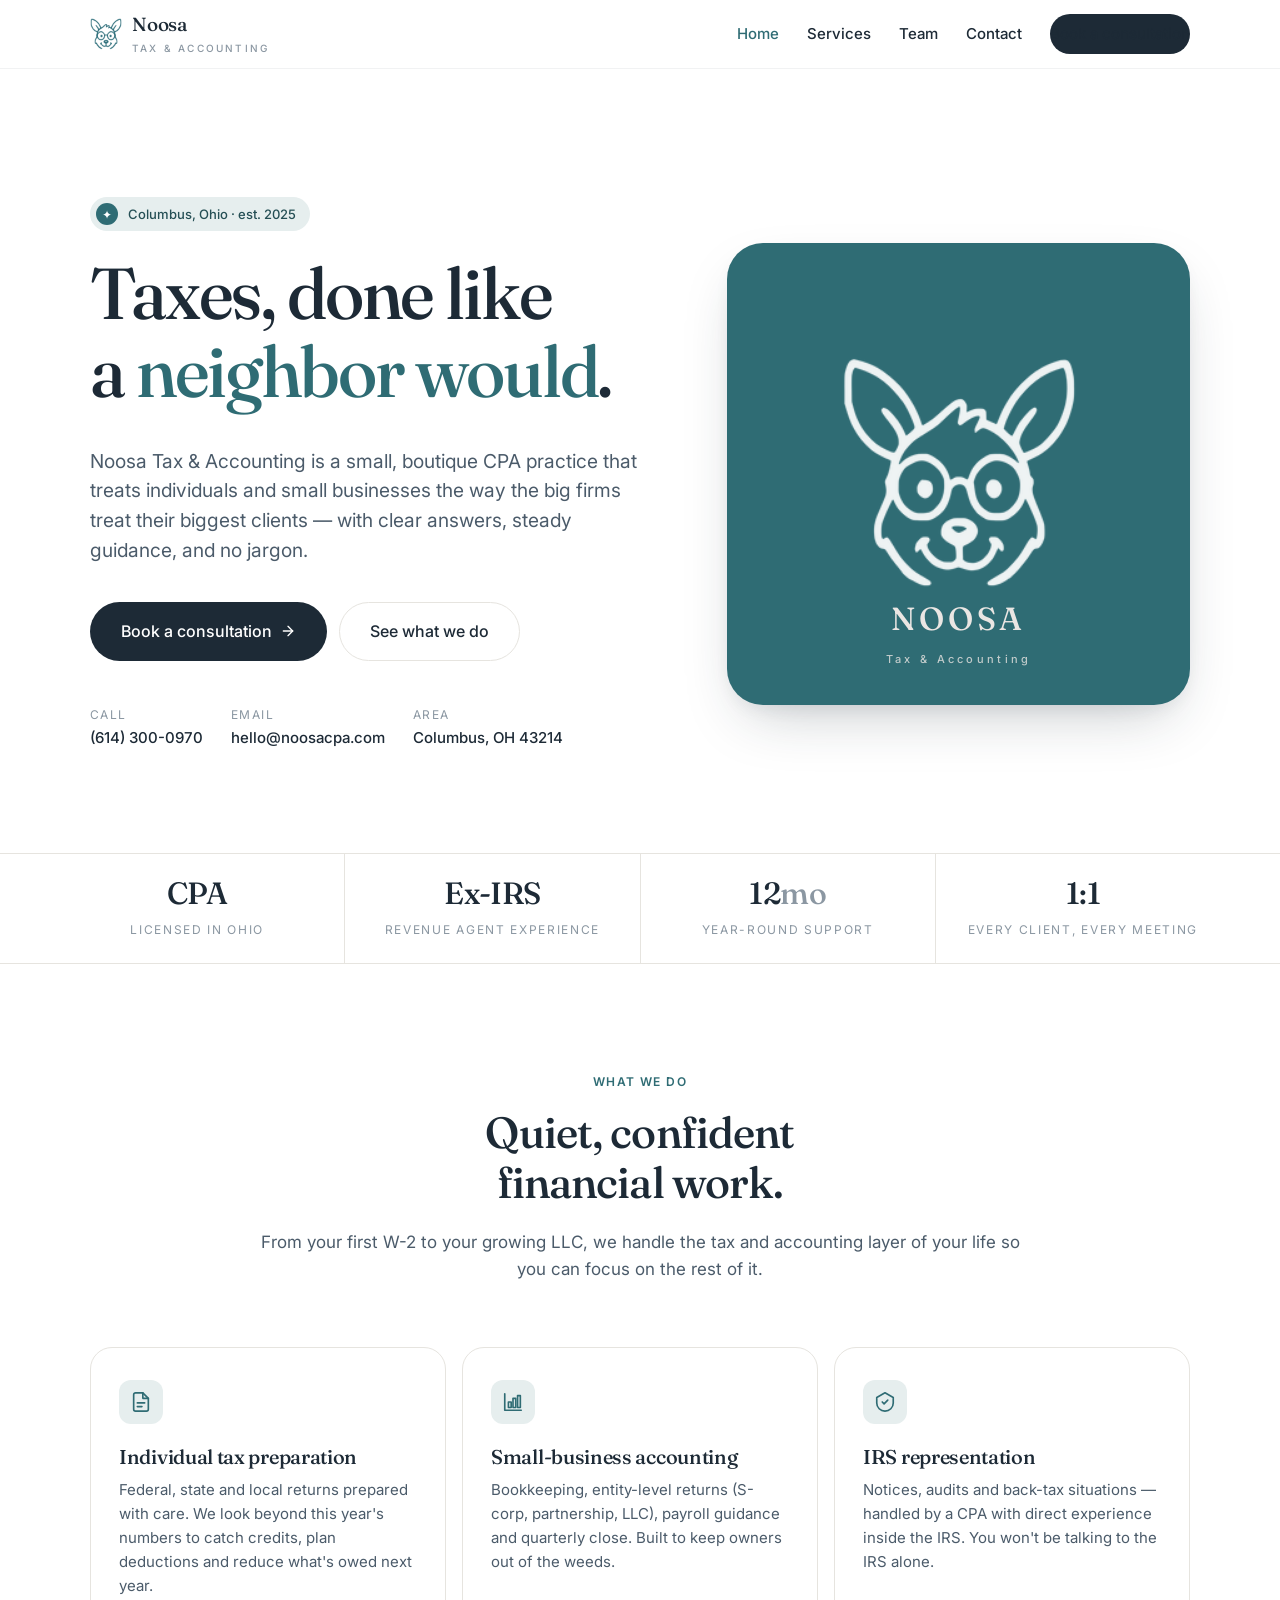
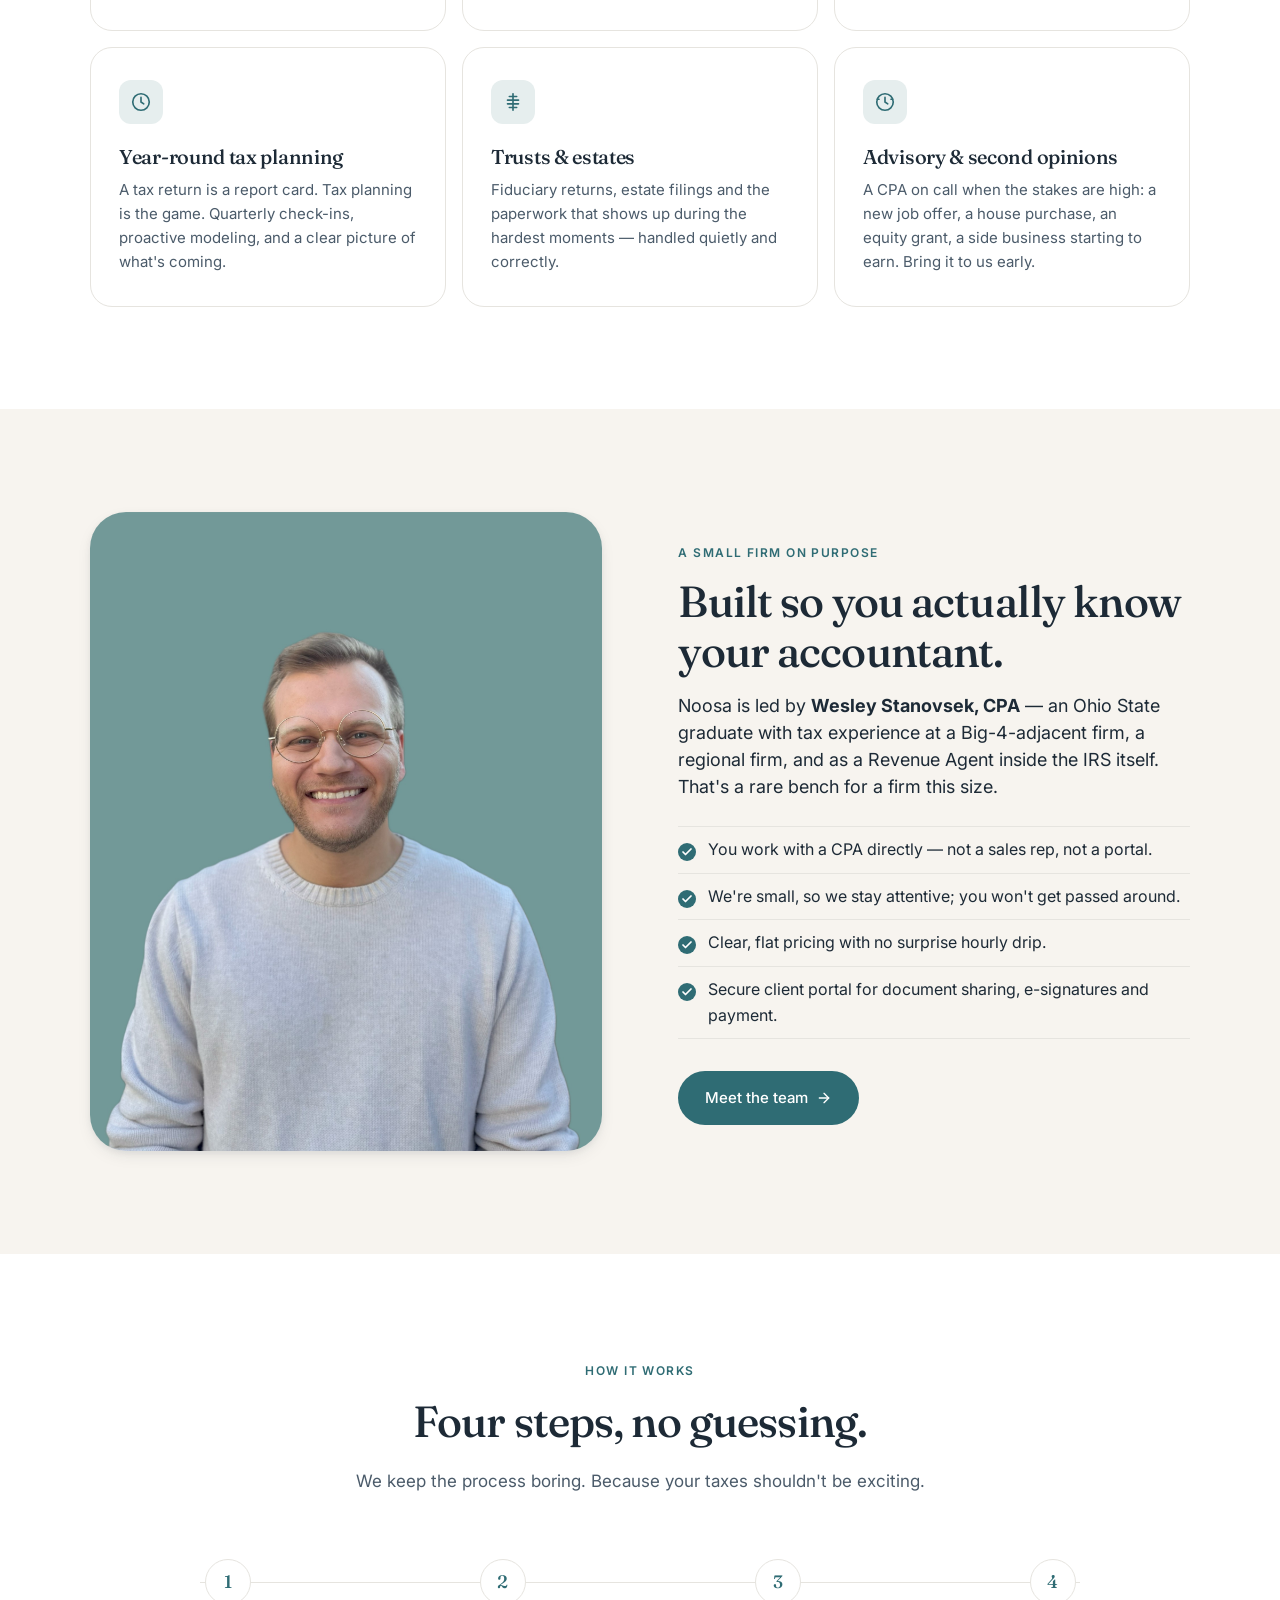
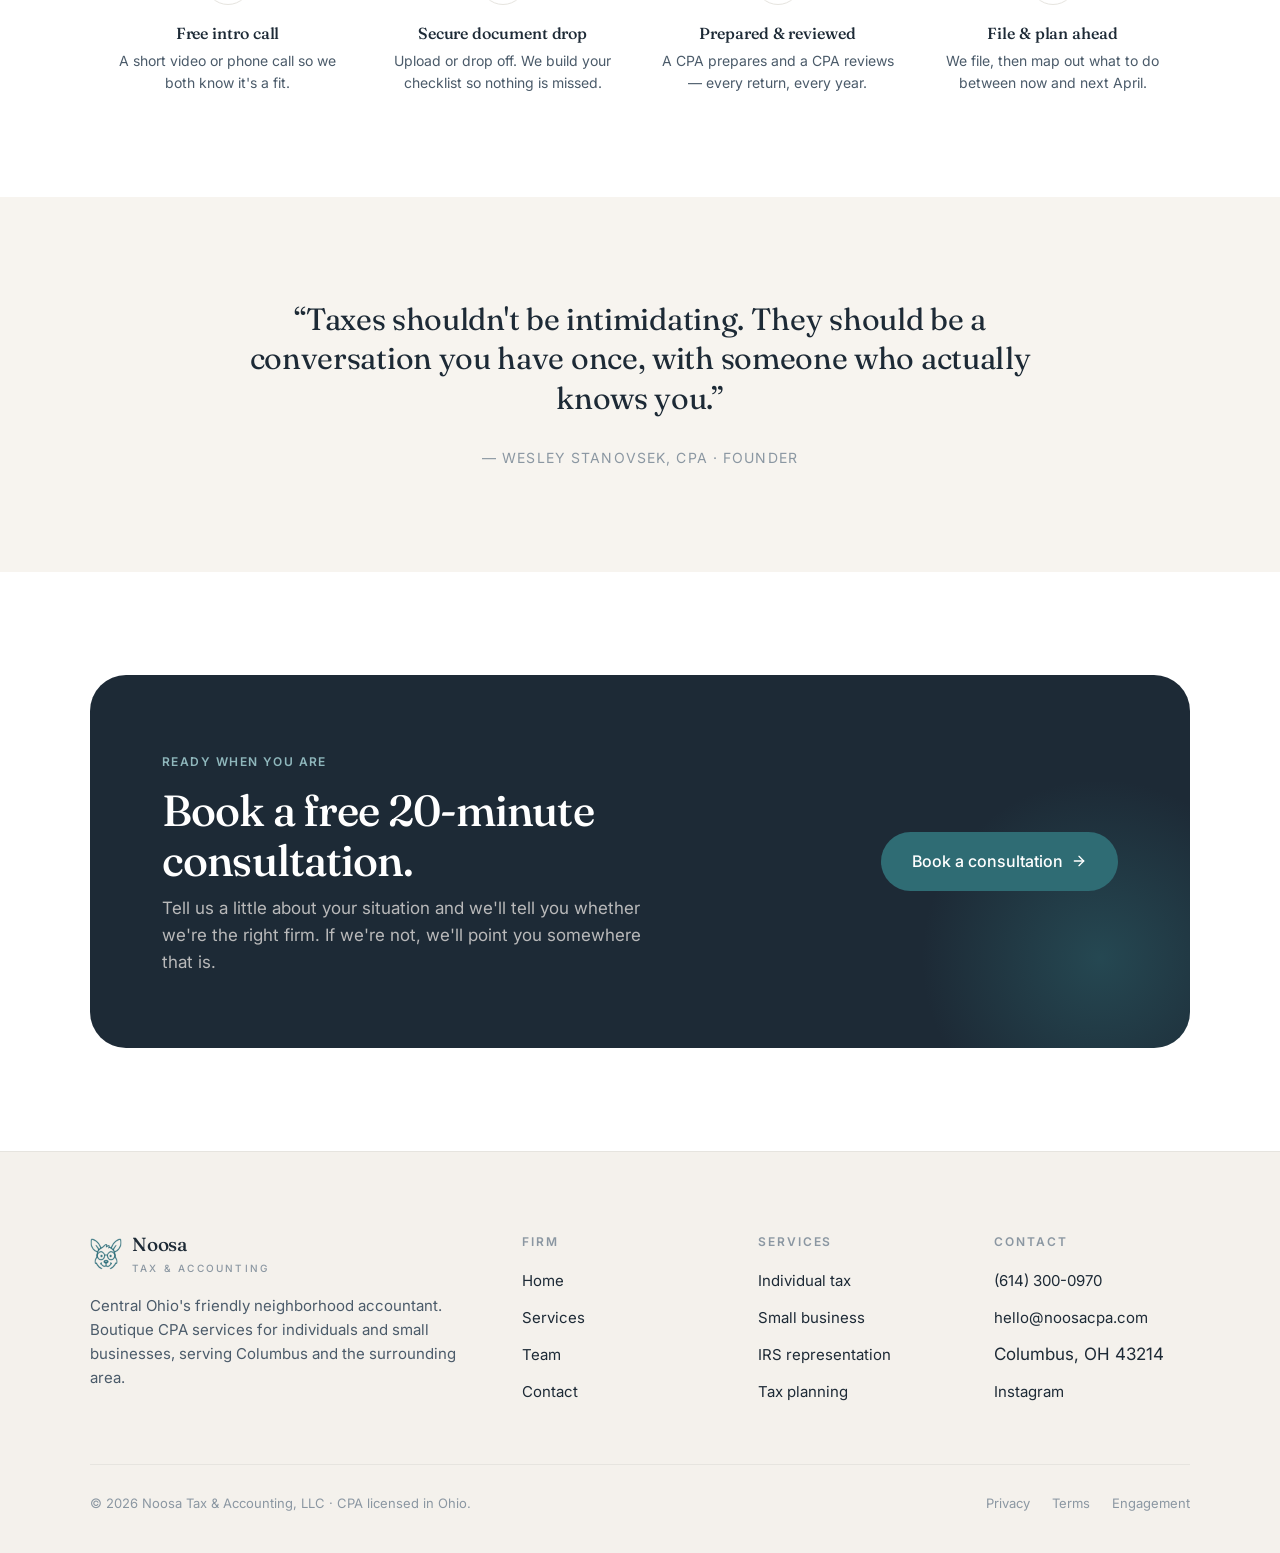
==== index.html @ e3b5c06b "Initial site: Noosa Tax & Accounting marketing site Four static pages (Home, Services, Team, Contact" ====
<!doctype html>
<html lang="en">
<head>
<meta charset="utf-8" />
<meta name="viewport" content="width=device-width, initial-scale=1" />
<title>Noosa Tax & Accounting — Central Ohio's friendly neighborhood accountant</title>
<meta name="description" content="Noosa Tax & Accounting is a boutique CPA firm in Columbus, Ohio serving individuals and small businesses with tax preparation, planning, bookkeeping and IRS representation — approachable, year-round." />
<meta name="theme-color" content="#2f6c74" />
<link rel="icon" type="image/png" href="assets/images/favicon.png" />
<link rel="apple-touch-icon" href="assets/images/logo.png" />
<link rel="preconnect" href="https://fonts.googleapis.com" />
<link rel="preconnect" href="https://fonts.gstatic.com" crossorigin />
<link href="https://fonts.googleapis.com/css2?family=Fraunces:opsz,wght@9..144,400;9..144,500;9..144,600&family=Inter:wght@400;500;600&display=swap" rel="stylesheet" />
<link rel="stylesheet" href="assets/css/styles.css" />
<meta property="og:title" content="Noosa Tax & Accounting" />
<meta property="og:description" content="Central Ohio's friendly neighborhood accountant. Boutique CPA services for individuals and small businesses." />
<meta property="og:image" content="assets/images/brand-banner.jpg" />
<meta property="og:type" content="website" />
</head>
<body>

<!-- ================= NAV ================= -->
<header class="nav" id="nav">
  <div class="nav__inner">
    <a class="brand" href="index.html" aria-label="Noosa Tax & Accounting home">
      <img src="assets/images/logo.png" alt="" />
      <span>
        <span class="brand__word">Noosa</span>
        <span class="brand__sub">Tax & Accounting</span>
      </span>
    </a>
    <nav class="nav__links" aria-label="Primary">
      <a href="index.html" class="is-active">Home</a>
      <a href="services.html">Services</a>
      <a href="staff.html">Team</a>
      <a href="contact.html">Contact</a>
      <a class="nav__cta" href="https://calendar.app.google/TwvbwYSmXDQmqV8j8" target="_blank" rel="noopener">Book a consultation</a>
    </nav>
    <button class="nav__toggle" aria-expanded="false" aria-controls="nav-drawer" aria-label="Menu">
      <span class="nav__toggle-box"><span></span><span></span><span></span></span>
    </button>
  </div>
  <div class="nav__drawer" id="nav-drawer" aria-hidden="true">
    <a href="index.html"   class="drawer-link is-active">Home</a>
    <a href="services.html" class="drawer-link">Services</a>
    <a href="staff.html"    class="drawer-link">Team</a>
    <a href="contact.html"  class="drawer-link">Contact</a>
    <a class="btn btn--primary drawer-cta" href="https://calendar.app.google/TwvbwYSmXDQmqV8j8" target="_blank" rel="noopener">Book a consultation</a>
    <div class="drawer-meta">
      <a href="tel:+16143000970">(614) 300-0970</a>
      <a href="mailto:hello@noosacpa.com">hello@noosacpa.com</a>
      <span>Columbus, OH 43214</span>
    </div>
  </div>
</header>

<main>

<!-- ================= HERO ================= -->
<section class="hero">
  <div class="container">
    <div class="hero__grid">
      <div class="reveal">
        <span class="hero__eyebrow">
          <span class="dot">✦</span>
          Columbus, Ohio · est. 2025
        </span>
        <h1>Taxes, done like<br/>a <span>neighbor would</span>.</h1>
        <p class="hero__sub">
          Noosa Tax &amp; Accounting is a small, boutique CPA practice that treats
          individuals and small businesses the way the big firms treat their
          biggest clients — with clear answers, steady guidance, and no jargon.
        </p>
        <div class="hero__ctas">
          <a class="btn btn--primary btn--lg" href="https://calendar.app.google/TwvbwYSmXDQmqV8j8" target="_blank" rel="noopener">
            Book a consultation
            <svg class="arrow" width="16" height="16" viewBox="0 0 24 24" fill="none" stroke="currentColor" stroke-width="2" stroke-linecap="round" stroke-linejoin="round"><line x1="5" y1="12" x2="19" y2="12"/><polyline points="12 5 19 12 12 19"/></svg>
          </a>
          <a class="btn btn--ghost btn--lg" href="services.html">
            See what we do
          </a>
        </div>
        <div class="hero__meta">
          <div><span class="k">Call</span><span class="v">(614) 300-0970</span></div>
          <div><span class="k">Email</span><span class="v">hello@noosacpa.com</span></div>
          <div><span class="k">Area</span><span class="v">Columbus, OH 43214</span></div>
        </div>
      </div>
      <div class="hero__art reveal">
        <div class="logo-big"><img src="assets/images/logo.png" alt="Noosa kangaroo mark" /></div>
        <div class="hero-title">NOOSA<small>Tax &amp; Accounting</small></div>
      </div>
    </div>
  </div>
</section>

<!-- ================= TRUST STRIP ================= -->
<div class="strip">
  <div class="container" style="padding-left:0;padding-right:0;">
    <div class="strip__grid">
      <div class="strip__item"><span class="n">CPA</span><span class="l">Licensed in Ohio</span></div>
      <div class="strip__item"><span class="n">Ex-IRS</span><span class="l">Revenue Agent experience</span></div>
      <div class="strip__item"><span class="n">12<span style="color:var(--ink-mute);font-weight:500;">mo</span></span><span class="l">Year-round support</span></div>
      <div class="strip__item"><span class="n">1:1</span><span class="l">Every client, every meeting</span></div>
    </div>
  </div>
</div>

<!-- ================= SERVICES PREVIEW ================= -->
<section>
  <div class="container">
    <div class="section__head reveal">
      <span class="eyebrow">What we do</span>
      <h2>Quiet, confident<br/>financial work.</h2>
      <p>From your first W-2 to your growing LLC, we handle the tax and accounting layer of your life so you can focus on the rest of it.</p>
    </div>

    <div class="services">
      <article class="card reveal">
        <div class="card__icon" aria-hidden="true">
          <svg width="22" height="22" viewBox="0 0 24 24" fill="none" stroke="currentColor" stroke-width="1.8" stroke-linecap="round" stroke-linejoin="round"><path d="M14 2H6a2 2 0 0 0-2 2v16a2 2 0 0 0 2 2h12a2 2 0 0 0 2-2V8z"/><polyline points="14 2 14 8 20 8"/><line x1="8" y1="13" x2="16" y2="13"/><line x1="8" y1="17" x2="13" y2="17"/></svg>
        </div>
        <h3>Individual tax preparation</h3>
        <p>Federal, state and local returns prepared with care. We look beyond this year's numbers to catch credits, plan deductions and reduce what's owed next year.</p>
      </article>

      <article class="card reveal">
        <div class="card__icon" aria-hidden="true">
          <svg width="22" height="22" viewBox="0 0 24 24" fill="none" stroke="currentColor" stroke-width="1.8" stroke-linecap="round" stroke-linejoin="round"><path d="M3 3v18h18"/><rect x="7" y="12" width="3" height="6"/><rect x="12" y="8" width="3" height="10"/><rect x="17" y="5" width="3" height="13"/></svg>
        </div>
        <h3>Small-business accounting</h3>
        <p>Bookkeeping, entity-level returns (S-corp, partnership, LLC), payroll guidance and quarterly close. Built to keep owners out of the weeds.</p>
      </article>

      <article class="card reveal">
        <div class="card__icon" aria-hidden="true">
          <svg width="22" height="22" viewBox="0 0 24 24" fill="none" stroke="currentColor" stroke-width="1.8" stroke-linecap="round" stroke-linejoin="round"><path d="M12 2 3 7v6c0 5 4 9 9 9s9-4 9-9V7z"/><path d="M9 12l2 2 4-4"/></svg>
        </div>
        <h3>IRS representation</h3>
        <p>Notices, audits and back-tax situations — handled by a CPA with direct experience inside the IRS. You won't be talking to the IRS alone.</p>
      </article>

      <article class="card reveal">
        <div class="card__icon" aria-hidden="true">
          <svg width="22" height="22" viewBox="0 0 24 24" fill="none" stroke="currentColor" stroke-width="1.8" stroke-linecap="round" stroke-linejoin="round"><circle cx="12" cy="12" r="9"/><polyline points="12 7 12 12 15 14"/></svg>
        </div>
        <h3>Year-round tax planning</h3>
        <p>A tax return is a report card. Tax planning is the game. Quarterly check-ins, proactive modeling, and a clear picture of what's coming.</p>
      </article>

      <article class="card reveal">
        <div class="card__icon" aria-hidden="true">
          <svg width="22" height="22" viewBox="0 0 24 24" fill="none" stroke="currentColor" stroke-width="1.8" stroke-linecap="round" stroke-linejoin="round"><path d="M12 3v18"/><path d="M8 6h8"/><path d="M6 10h12"/><path d="M6 14h12"/><path d="M8 18h8"/></svg>
        </div>
        <h3>Trusts &amp; estates</h3>
        <p>Fiduciary returns, estate filings and the paperwork that shows up during the hardest moments — handled quietly and correctly.</p>
      </article>

      <article class="card reveal">
        <div class="card__icon" aria-hidden="true">
          <svg width="22" height="22" viewBox="0 0 24 24" fill="none" stroke="currentColor" stroke-width="1.8" stroke-linecap="round" stroke-linejoin="round"><circle cx="12" cy="12" r="9"/><path d="M12 7v5l3 2"/><path d="M3.5 9h2M18.5 9h2"/></svg>
        </div>
        <h3>Advisory &amp; second opinions</h3>
        <p>A CPA on call when the stakes are high: a new job offer, a house purchase, an equity grant, a side business starting to earn. Bring it to us early.</p>
      </article>
    </div>
  </div>
</section>

<!-- ================= ABOUT / SPLIT ================= -->
<section class="section--soft">
  <div class="container">
    <div class="split">
      <div class="split__media reveal">
        <img src="assets/images/wesley.jpg" alt="Wesley Stanovsek, CPA" />
      </div>
      <div class="split__body reveal">
        <span class="eyebrow">A small firm on purpose</span>
        <h2>Built so you actually know your accountant.</h2>
        <p class="lead">
          Noosa is led by <strong>Wesley Stanovsek, CPA</strong> — an Ohio State
          graduate with tax experience at a Big-4-adjacent firm, a regional firm,
          and as a Revenue Agent inside the IRS itself. That's a rare bench for a
          firm this size.
        </p>
        <ul class="checklist">
          <li>You work with a CPA directly — not a sales rep, not a portal.</li>
          <li>We're small, so we stay attentive; you won't get passed around.</li>
          <li>Clear, flat pricing with no surprise hourly drip.</li>
          <li>Secure client portal for document sharing, e-signatures and payment.</li>
        </ul>
        <div class="mt-4">
          <a class="btn btn--teal" href="staff.html">Meet the team
            <svg class="arrow" width="16" height="16" viewBox="0 0 24 24" fill="none" stroke="currentColor" stroke-width="2" stroke-linecap="round" stroke-linejoin="round"><line x1="5" y1="12" x2="19" y2="12"/><polyline points="12 5 19 12 12 19"/></svg>
          </a>
        </div>
      </div>
    </div>
  </div>
</section>

<!-- ================= PROCESS ================= -->
<section>
  <div class="container">
    <div class="section__head reveal">
      <span class="eyebrow">How it works</span>
      <h2>Four steps, no guessing.</h2>
      <p>We keep the process boring. Because your taxes shouldn't be exciting.</p>
    </div>
    <div class="steps">
      <div class="step reveal"><div class="step__num">1</div><h4>Free intro call</h4><p>A short video or phone call so we both know it's a fit.</p></div>
      <div class="step reveal"><div class="step__num">2</div><h4>Secure document drop</h4><p>Upload or drop off. We build your checklist so nothing is missed.</p></div>
      <div class="step reveal"><div class="step__num">3</div><h4>Prepared &amp; reviewed</h4><p>A CPA prepares and a CPA reviews — every return, every year.</p></div>
      <div class="step reveal"><div class="step__num">4</div><h4>File &amp; plan ahead</h4><p>We file, then map out what to do between now and next April.</p></div>
    </div>
  </div>
</section>

<!-- ================= QUOTE ================= -->
<section class="section--soft">
  <div class="container">
    <div class="quote reveal">
      <blockquote>
        “Taxes shouldn't be intimidating. They should be a conversation you have once, with someone who actually knows you.”
      </blockquote>
      <div class="cite">— Wesley Stanovsek, CPA · Founder</div>
    </div>
  </div>
</section>

<!-- ================= CTA ================= -->
<section>
  <div class="container">
    <div class="cta-block reveal">
      <div>
        <span class="eyebrow" style="color:#8fb7bc;">Ready when you are</span>
        <h2>Book a free 20-minute consultation.</h2>
        <p>Tell us a little about your situation and we'll tell you whether we're the right firm. If we're not, we'll point you somewhere that is.</p>
      </div>
      <div style="text-align:right;">
        <a class="btn btn--teal btn--lg" href="https://calendar.app.google/TwvbwYSmXDQmqV8j8" target="_blank" rel="noopener">
          Book a consultation
          <svg class="arrow" width="16" height="16" viewBox="0 0 24 24" fill="none" stroke="currentColor" stroke-width="2" stroke-linecap="round" stroke-linejoin="round"><line x1="5" y1="12" x2="19" y2="12"/><polyline points="12 5 19 12 12 19"/></svg>
        </a>
      </div>
    </div>
  </div>
</section>

</main>

<!-- ================= FOOTER ================= -->
<footer class="site">
  <div class="container">
    <div class="site__top">
      <div class="site__about">
        <a class="brand" href="index.html">
          <img src="assets/images/logo.png" alt="" width="34" height="34" />
          <span>
            <span class="brand__word">Noosa</span>
            <span class="brand__sub">Tax & Accounting</span>
          </span>
        </a>
        <p class="mt-2">Central Ohio's friendly neighborhood accountant. Boutique CPA services for individuals and small businesses, serving Columbus and the surrounding area.</p>
      </div>
      <div>
        <h5>Firm</h5>
        <ul>
          <li><a href="index.html">Home</a></li>
          <li><a href="services.html">Services</a></li>
          <li><a href="staff.html">Team</a></li>
          <li><a href="contact.html">Contact</a></li>
        </ul>
      </div>
      <div>
        <h5>Services</h5>
        <ul>
          <li><a href="services.html#individual">Individual tax</a></li>
          <li><a href="services.html#business">Small business</a></li>
          <li><a href="services.html#irs">IRS representation</a></li>
          <li><a href="services.html#planning">Tax planning</a></li>
        </ul>
      </div>
      <div>
        <h5>Contact</h5>
        <ul>
          <li><a href="tel:+16143000970">(614) 300-0970</a></li>
          <li><a href="mailto:hello@noosacpa.com">hello@noosacpa.com</a></li>
          <li>Columbus, OH 43214</li>
          <li><a href="https://www.instagram.com/noosacpa/" target="_blank" rel="noopener">Instagram</a></li>
        </ul>
      </div>
    </div>
    <div class="site__bottom">
      <div>© <span id="year"></span> Noosa Tax &amp; Accounting, LLC · CPA licensed in Ohio.</div>
      <div class="legal">
        <a href="#">Privacy</a>
        <a href="#">Terms</a>
        <a href="#">Engagement</a>
      </div>
    </div>
  </div>
</footer>

<script src="assets/js/site.js" defer></script>
</body>
</html>
---- assets/css/styles.css ----
/* ==========================================================================
   Noosa Tax & Accounting — ultra-minimalist, Google/Apple-inspired
   ========================================================================== */

:root {
  /* Brand */
  --ink:        #1d2a36;        /* primary text — near-black with cool undertone */
  --ink-soft:   #4b5b6a;        /* secondary text */
  --ink-mute:   #8b97a2;        /* tertiary text / meta */
  --line:       #e6e4df;        /* hairline borders */
  --bg:         #ffffff;
  --bg-soft:    #f7f4ef;        /* warm off-white panels */
  --cream:      #eae6e3;        /* brand cream (from source) */
  --teal:       #2f6c74;        /* brand teal */
  --teal-700:   #254f55;
  --teal-100:   #e6eeee;
  --slate:      #304254;        /* brand slate (from source) */

  /* Elevation */
  --shadow-sm:  0 1px 2px rgba(29,42,54,.04), 0 1px 3px rgba(29,42,54,.04);
  --shadow-md:  0 6px 20px -8px rgba(29,42,54,.18), 0 2px 6px rgba(29,42,54,.05);
  --shadow-lg:  0 24px 60px -20px rgba(29,42,54,.28), 0 8px 20px -8px rgba(29,42,54,.10);

  /* Radii */
  --r-sm: 8px;
  --r-md: 14px;
  --r-lg: 22px;
  --r-xl: 36px;
  --r-pill: 999px;

  /* Typography */
  --font-display: "Fraunces", "New York", "Iowan Old Style", "Palatino", "Georgia", serif;
  --font-sans:    -apple-system, BlinkMacSystemFont, "Inter", "SF Pro Display",
                  "Segoe UI", "Helvetica Neue", Arial, sans-serif;

  /* Layout */
  --maxw: 1180px;
  --pad-x: clamp(18px, 4vw, 40px);

  /* Nav height — used to offset the mobile drawer */
  --nav-h: 62px;
}

/* Prevent iOS from auto-zooming on input focus (<16px fonts trigger it) */
@media (max-width: 820px) {
  :root { --pad-x: 18px; }
}
@media (max-width: 420px) {
  :root { --pad-x: 16px; }
}

* { box-sizing: border-box; }

html { -webkit-text-size-adjust: 100%; scroll-behavior: smooth; }

body {
  margin: 0;
  background: var(--bg);
  color: var(--ink);
  font-family: var(--font-sans);
  font-size: 17px;
  line-height: 1.6;
  -webkit-font-smoothing: antialiased;
  -moz-osx-font-smoothing: grayscale;
  text-rendering: optimizeLegibility;
}

img { max-width: 100%; display: block; }

a {
  color: var(--teal);
  text-decoration: none;
  transition: color .15s ease;
}
a:hover { color: var(--teal-700); }

h1, h2, h3, h4 {
  font-family: var(--font-display);
  font-weight: 500;
  color: var(--ink);
  letter-spacing: -0.015em;
  margin: 0 0 .5em;
}

h1 { font-size: clamp(34px, 6vw, 72px); line-height: 1.08; letter-spacing: -0.03em; }
h2 { font-size: clamp(26px, 3.4vw, 44px); line-height: 1.15; letter-spacing: -0.02em; }
h3 { font-size: clamp(19px, 2vw, 24px);   line-height: 1.3; }
h4 { font-size: 17px; line-height: 1.3; letter-spacing: -0.005em; }

/* On narrow screens, suppress hard line breaks that create awkward orphans */
@media (max-width: 620px) {
  h1 br, h2 br { display: none; }
}

p { margin: 0 0 1em; color: var(--ink-soft); }
p.lead { font-size: clamp(18px, 1.4vw, 21px); color: var(--ink); line-height: 1.5; max-width: 60ch; }

.container {
  max-width: var(--maxw);
  margin: 0 auto;
  padding-left: var(--pad-x);
  padding-right: var(--pad-x);
}

.container--narrow { max-width: 900px; }

/* Eyebrow / micro-label */
.eyebrow {
  display: inline-block;
  font-size: 12px;
  font-weight: 600;
  letter-spacing: 0.12em;
  text-transform: uppercase;
  color: var(--teal);
  margin-bottom: 14px;
}

/* ==========================================================================
   Navigation
   ========================================================================== */
.nav {
  position: sticky;
  top: 0;
  z-index: 50;
  background: rgba(255,255,255,.82);
  backdrop-filter: saturate(180%) blur(20px);
  -webkit-backdrop-filter: saturate(180%) blur(20px);
  border-bottom: 1px solid rgba(29,42,54,.06);
}
.nav__inner {
  max-width: var(--maxw);
  margin: 0 auto;
  padding: 12px var(--pad-x);
  display: flex;
  align-items: center;
  justify-content: space-between;
  gap: 16px;
  min-height: var(--nav-h);
}
.brand {
  display: flex;
  align-items: center;
  gap: 10px;
  color: var(--ink);
  font-weight: 600;
  letter-spacing: -0.01em;
  min-height: 44px; /* touch target */
}
.brand img { width: 32px; height: 32px; flex: 0 0 auto; }
.brand__word {
  font-family: var(--font-display);
  font-size: 19px;
  font-weight: 500;
  line-height: 1.1;
}
.brand__sub {
  display: block;
  font-family: var(--font-sans);
  font-size: 10px;
  letter-spacing: 0.22em;
  text-transform: uppercase;
  color: var(--ink-mute);
  font-weight: 500;
  margin-top: 1px;
}

.nav__links {
  display: flex;
  gap: 28px;
  align-items: center;
}
.nav__links a {
  color: var(--ink);
  font-size: 15px;
  font-weight: 500;
  padding: 8px 0;
}
.nav__links a.is-active { color: var(--teal); }
.nav__links a:hover { color: var(--teal); }

.nav__cta {
  padding: 10px 18px;
  background: var(--ink);
  color: #fff;
  border-radius: var(--r-pill);
  font-size: 14px;
  font-weight: 500;
  transition: transform .15s ease, background .15s ease;
  min-height: 40px;
  display: inline-flex;
  align-items: center;
}
.nav__cta:hover { background: var(--teal); color: #fff; transform: translateY(-1px); }

/* Hamburger */
.nav__toggle {
  display: none;
  background: none;
  border: 0;
  padding: 12px;
  margin: -12px -12px -12px 0; /* extend hit area without layout change */
  cursor: pointer;
  min-width: 44px;
  min-height: 44px;
  align-items: center;
  justify-content: center;
}
.nav__toggle-box {
  position: relative;
  width: 22px;
  height: 14px;
}
.nav__toggle span {
  position: absolute;
  left: 0; right: 0;
  height: 2px;
  background: var(--ink);
  border-radius: 2px;
  transition: transform .25s ease, top .25s ease, bottom .25s ease, opacity .2s ease;
}
.nav__toggle span:nth-child(1) { top: 0; }
.nav__toggle span:nth-child(2) { top: 50%; transform: translateY(-50%); }
.nav__toggle span:nth-child(3) { bottom: 0; }

.nav--open .nav__toggle span:nth-child(1) { top: 50%; transform: translateY(-50%) rotate(45deg); }
.nav--open .nav__toggle span:nth-child(2) { opacity: 0; }
.nav--open .nav__toggle span:nth-child(3) { bottom: 50%; transform: translateY(50%) rotate(-45deg); }

@media (max-width: 820px) {
  .nav__toggle { display: inline-flex; }

  /* Hide desktop links & CTA entirely on mobile — they move into the drawer */
  .nav > .nav__inner > .nav__links,
  .nav > .nav__inner > .nav__cta { display: none; }

  /* Drawer */
  .nav__drawer {
    position: fixed;
    top: var(--nav-h);
    left: 0; right: 0;
    height: calc(100dvh - var(--nav-h));
    height: calc(100vh - var(--nav-h));
    background: #fff;
    padding: 12px var(--pad-x) 32px;
    transform: translateY(-12px);
    opacity: 0;
    pointer-events: none;
    transition: opacity .2s ease, transform .25s ease;
    display: flex;
    flex-direction: column;
    z-index: 49;
    overflow-y: auto;
    -webkit-overflow-scrolling: touch;
  }
  .nav--open .nav__drawer {
    opacity: 1;
    transform: none;
    pointer-events: auto;
  }
  /* Prevent body scroll while drawer is open */
  body.nav-locked { overflow: hidden; touch-action: none; }

  .nav__drawer a.drawer-link {
    display: flex;
    align-items: center;
    justify-content: space-between;
    font-family: var(--font-display);
    font-size: 28px;
    font-weight: 500;
    letter-spacing: -0.01em;
    color: var(--ink);
    padding: 18px 4px;
    border-bottom: 1px solid var(--line);
    text-decoration: none;
  }
  .nav__drawer a.drawer-link.is-active { color: var(--teal); }
  .nav__drawer a.drawer-link::after {
    content: "";
    width: 18px; height: 18px;
    background: url("data:image/svg+xml;utf8,<svg xmlns='http://www.w3.org/2000/svg' viewBox='0 0 24 24' fill='none' stroke='%238b97a2' stroke-width='2' stroke-linecap='round' stroke-linejoin='round'><polyline points='9 18 15 12 9 6'/></svg>") center/contain no-repeat;
    opacity: .8;
  }
  .nav__drawer .drawer-cta {
    margin-top: 22px;
    justify-content: center;
    padding: 16px 22px;
    font-size: 16px;
  }
  .nav__drawer .drawer-meta {
    margin-top: auto;
    padding-top: 32px;
    display: flex;
    flex-direction: column;
    gap: 4px;
    font-size: 14px;
    color: var(--ink-mute);
  }
  .nav__drawer .drawer-meta a { color: var(--ink); font-weight: 500; }
}

/* Hide drawer on desktop */
@media (min-width: 821px) {
  .nav__drawer { display: none !important; }
}

/* ==========================================================================
   Buttons
   ========================================================================== */
.btn {
  display: inline-flex;
  align-items: center;
  gap: 8px;
  padding: 14px 26px;
  border-radius: var(--r-pill);
  font-weight: 500;
  font-size: 15px;
  border: 1px solid transparent;
  cursor: pointer;
  transition: transform .15s ease, background .15s ease, color .15s ease, border-color .15s ease;
  text-decoration: none;
  white-space: nowrap;
}
.btn:hover { transform: translateY(-1px); }
.btn--primary { background: var(--ink); color: #fff; }
.btn--primary:hover { background: var(--teal); color: #fff; }
.btn--teal { background: var(--teal); color: #fff; }
.btn--teal:hover { background: var(--teal-700); color: #fff; }
.btn--ghost { background: transparent; color: var(--ink); border-color: var(--line); }
.btn--ghost:hover { border-color: var(--ink); color: var(--ink); }
.btn--lg { padding: 16px 30px; font-size: 16px; }

.btn .arrow { transition: transform .2s ease; }
.btn:hover .arrow { transform: translateX(3px); }

/* ==========================================================================
   Hero
   ========================================================================== */
.hero {
  position: relative;
  padding: clamp(56px, 10vw, 140px) 0 clamp(48px, 8vw, 120px);
  overflow: hidden;
}
.hero__grid {
  display: grid;
  grid-template-columns: 1.1fr .9fr;
  gap: clamp(32px, 6vw, 72px);
  align-items: center;
}
.hero__eyebrow {
  display: inline-flex;
  align-items: center;
  gap: 10px;
  padding: 6px 14px 6px 6px;
  border-radius: var(--r-pill);
  background: var(--teal-100);
  color: var(--teal-700);
  font-size: 13px;
  font-weight: 500;
  margin-bottom: 24px;
}
.hero__eyebrow .dot {
  width: 22px; height: 22px; border-radius: 50%;
  background: var(--teal); color: #fff;
  display: inline-flex; align-items: center; justify-content: center;
  font-size: 12px;
}
.hero h1 span { color: var(--teal); }
.hero__sub {
  font-size: clamp(18px, 1.5vw, 21px);
  color: var(--ink-soft);
  max-width: 58ch;
  margin: 22px 0 36px;
  line-height: 1.55;
}
.hero__ctas { display: flex; gap: 12px; flex-wrap: wrap; }
.hero__meta {
  display: flex;
  gap: 28px;
  margin-top: 44px;
  flex-wrap: wrap;
}
.hero__meta div { display: flex; flex-direction: column; gap: 2px; }
.hero__meta .k { font-size: 12px; text-transform: uppercase; letter-spacing: 0.12em; color: var(--ink-mute); }
.hero__meta .v { font-size: 15px; font-weight: 500; color: var(--ink); }

.hero__art {
  position: relative;
  aspect-ratio: 1/1;
  border-radius: var(--r-xl);
  background: var(--teal);
  overflow: hidden;
  box-shadow: var(--shadow-lg);
}
.hero__art .logo-big {
  position: absolute;
  inset: 0;
  display: flex;
  align-items: center;
  justify-content: center;
  padding: 14%;
}
.hero__art .logo-big img { width: 72%; height: auto; filter: brightness(0) invert(1); opacity: .92; }
.hero__art .hero-title {
  position: absolute;
  left: 0; right: 0; bottom: 8%;
  text-align: center;
  color: #eae6e3;
  font-family: var(--font-display);
  font-size: clamp(22px, 2.6vw, 32px);
  letter-spacing: 0.12em;
  font-weight: 500;
}
.hero__art .hero-title small {
  display: block;
  letter-spacing: 0.3em;
  font-size: 11px;
  opacity: .78;
  margin-top: 6px;
  font-family: var(--font-sans);
}

@media (max-width: 860px) {
  .hero__grid { grid-template-columns: 1fr; gap: 32px; }
  .hero__art { max-width: 460px; margin: 0 auto; width: 100%; }
  .hero__sub { margin: 18px 0 28px; }
  .hero__meta { margin-top: 32px; gap: 20px 28px; }
}
@media (max-width: 560px) {
  .hero__art { border-radius: var(--r-lg); aspect-ratio: 4/3; max-width: 100%; }
  .hero__art .hero-title { bottom: 10%; font-size: 22px; }
  .hero__ctas .btn { flex: 1 1 100%; justify-content: center; }
  .hero__meta { gap: 18px; }
  .hero__meta .k { font-size: 11px; }
  .hero__meta .v { font-size: 14px; }
}

/* ==========================================================================
   Section primitives
   ========================================================================== */
section { padding: clamp(60px, 8vw, 110px) 0; }
.section--soft { background: var(--bg-soft); }
.section--ink { background: var(--slate); color: #eae6e3; }
.section--ink h1, .section--ink h2, .section--ink h3 { color: #fff; }
.section--ink p { color: rgba(234,230,227,.78); }

.section__head {
  max-width: 760px;
  margin: 0 auto clamp(40px, 5vw, 72px);
  text-align: center;
}
.section__head .eyebrow { display: inline-block; margin-bottom: 16px; }
.section__head p { font-size: clamp(17px, 1.2vw, 19px); }

/* Divider hairline */
.hairline { height: 1px; background: var(--line); border: 0; margin: 0; }

/* ==========================================================================
   Stat / trust strip
   ========================================================================== */
.strip {
  border-top: 1px solid var(--line);
  border-bottom: 1px solid var(--line);
  background: #fff;
}
.strip__grid {
  display: grid;
  grid-template-columns: repeat(4, 1fr);
  gap: 1px;
  background: var(--line);
}
.strip__item {
  background: #fff;
  padding: 24px 18px;
  text-align: center;
}
.strip__item .n {
  font-family: var(--font-display);
  font-size: clamp(26px, 2.4vw, 34px);
  font-weight: 500;
  color: var(--ink);
  line-height: 1;
  letter-spacing: -0.02em;
}
.strip__item .l {
  display: block;
  margin-top: 8px;
  font-size: 12px;
  letter-spacing: 0.14em;
  text-transform: uppercase;
  color: var(--ink-mute);
}
@media (max-width: 720px) {
  .strip__grid { grid-template-columns: repeat(2, 1fr); }
}

/* ==========================================================================
   Services grid (cards)
   ========================================================================== */
.services {
  display: grid;
  grid-template-columns: repeat(3, 1fr);
  gap: 16px;
}
.card {
  position: relative;
  background: #fff;
  border: 1px solid var(--line);
  border-radius: var(--r-lg);
  padding: clamp(22px, 3vw, 32px) clamp(20px, 3vw, 28px);
  transition: transform .25s ease, box-shadow .25s ease, border-color .25s ease;
}
.card:hover {
  transform: translateY(-3px);
  box-shadow: var(--shadow-md);
  border-color: transparent;
}
.card__icon {
  width: 44px; height: 44px;
  border-radius: 12px;
  background: var(--teal-100);
  color: var(--teal);
  display: inline-flex;
  align-items: center;
  justify-content: center;
  margin-bottom: 20px;
}
.card h3 { margin-bottom: 8px; font-size: 20px; }
.card p { font-size: 15px; color: var(--ink-soft); margin: 0; }
.card__more {
  margin-top: 18px;
  font-size: 14px;
  font-weight: 500;
  color: var(--teal);
  display: inline-flex; gap: 6px; align-items: center;
}

@media (max-width: 900px) { .services { grid-template-columns: repeat(2, 1fr); } }
@media (max-width: 600px) { .services { grid-template-columns: 1fr; } }

/* ==========================================================================
   Split / feature
   ========================================================================== */
.split {
  display: grid;
  grid-template-columns: 1fr 1fr;
  gap: clamp(28px, 6vw, 80px);
  align-items: center;
}
.split--reverse .split__media { order: 2; }
.split__media img {
  border-radius: var(--r-xl);
  box-shadow: var(--shadow-md);
  aspect-ratio: 4/5;
  object-fit: cover;
  width: 100%;
}
@media (max-width: 600px) {
  .split__media img { aspect-ratio: 4/3; border-radius: var(--r-lg); }
}
.split__body h2 { margin-bottom: 16px; }
.split__body .checklist {
  margin: 26px 0 0;
  padding: 0;
  list-style: none;
}
.split__body .checklist li {
  position: relative;
  padding: 10px 0 10px 30px;
  border-top: 1px solid var(--line);
  font-size: 16px;
  color: var(--ink);
}
.split__body .checklist li:last-child { border-bottom: 1px solid var(--line); }
.split__body .checklist li::before {
  content: "";
  position: absolute;
  left: 0; top: 16px;
  width: 18px; height: 18px;
  border-radius: 50%;
  background: var(--teal) url("data:image/svg+xml;utf8,<svg xmlns='http://www.w3.org/2000/svg' viewBox='0 0 24 24' fill='none' stroke='white' stroke-width='3.5' stroke-linecap='round' stroke-linejoin='round'><polyline points='20 6 9 17 4 12'/></svg>") center/12px no-repeat;
}
@media (max-width: 820px) {
  .split { grid-template-columns: 1fr; }
  .split--reverse .split__media { order: 0; }
}

/* ==========================================================================
   Team
   ========================================================================== */
.team {
  display: grid;
  grid-template-columns: repeat(3, 1fr);
  gap: 22px;
}
.person {
  background: #fff;
  border: 1px solid var(--line);
  border-radius: var(--r-lg);
  overflow: hidden;
  transition: transform .25s ease, box-shadow .25s ease;
}
.person:hover { transform: translateY(-3px); box-shadow: var(--shadow-md); }
.person__photo {
  aspect-ratio: 1/1;
  width: 100%;
  object-fit: cover;
  display: block;
  background: var(--cream);
}
.person__body { padding: 22px 22px 24px; }
.person__name { font-family: var(--font-display); font-size: 22px; color: var(--ink); margin: 0 0 2px; }
.person__role { font-size: 13px; text-transform: uppercase; letter-spacing: 0.14em; color: var(--teal); }
.person__bio { font-size: 15px; color: var(--ink-soft); margin: 14px 0 0; }
.person__chips { display: flex; flex-wrap: wrap; gap: 6px; margin-top: 14px; }
.chip {
  font-size: 11px;
  letter-spacing: 0.08em;
  text-transform: uppercase;
  padding: 5px 10px;
  border-radius: var(--r-pill);
  background: var(--cream);
  color: var(--slate);
}
@media (max-width: 900px) { .team { grid-template-columns: repeat(2, 1fr); } }
@media (max-width: 600px) { .team { grid-template-columns: 1fr; } }

/* ==========================================================================
   Process (timeline)
   ========================================================================== */
.steps {
  display: grid;
  grid-template-columns: repeat(4, 1fr);
  gap: 0;
  counter-reset: s;
  position: relative;
}
.steps::before {
  content: "";
  position: absolute;
  top: 23px; left: 10%; right: 10%;
  height: 1px; background: var(--line);
  z-index: 0;
}
.step { position: relative; padding: 0 16px; text-align: center; }
.step__num {
  position: relative;
  z-index: 1;
  width: 46px; height: 46px;
  margin: 0 auto 18px;
  border-radius: 50%;
  background: #fff;
  border: 1px solid var(--line);
  color: var(--teal);
  font-family: var(--font-display);
  font-size: 18px;
  font-weight: 500;
  display: flex; align-items: center; justify-content: center;
}
.step h4 { font-size: 16px; margin: 0 0 6px; }
.step p { font-size: 14px; margin: 0; color: var(--ink-soft); }
@media (max-width: 800px) {
  .steps { grid-template-columns: repeat(2, 1fr); gap: 28px; }
  .steps::before { display: none; }
}
@media (max-width: 480px) { .steps { grid-template-columns: 1fr; } }

/* ==========================================================================
   Testimonial
   ========================================================================== */
.quote {
  max-width: 820px;
  margin: 0 auto;
  text-align: center;
}
.quote blockquote {
  font-family: var(--font-display);
  font-size: clamp(24px, 2.4vw, 34px);
  line-height: 1.3;
  color: var(--ink);
  margin: 0 0 28px;
  letter-spacing: -0.01em;
}
.quote .cite { font-size: 14px; color: var(--ink-mute); letter-spacing: 0.08em; text-transform: uppercase; }

/* ==========================================================================
   CTA block
   ========================================================================== */
.cta-block {
  background: var(--ink);
  color: #fff;
  border-radius: var(--r-xl);
  padding: clamp(32px, 6vw, 72px);
  display: grid;
  grid-template-columns: 1.2fr 1fr;
  gap: 32px;
  align-items: center;
  position: relative;
  overflow: hidden;
}
.cta-block::after {
  content: "";
  position: absolute;
  right: -120px; bottom: -120px;
  width: 420px; height: 420px;
  background: radial-gradient(circle, rgba(47,108,116,.45), transparent 60%);
  pointer-events: none;
}
.cta-block h2 { color: #fff; margin-bottom: 10px; }
.cta-block p { color: rgba(234,230,227,.76); margin: 0; }
.cta-block .btn { position: relative; z-index: 1; }
@media (max-width: 760px) {
  .cta-block { grid-template-columns: 1fr; border-radius: var(--r-lg); }
  .cta-block > div:last-child { text-align: left !important; }
  .cta-block .btn { width: 100%; justify-content: center; }
}

/* ==========================================================================
   Contact / forms
   ========================================================================== */
.contact-grid {
  display: grid;
  grid-template-columns: 1fr 1fr;
  gap: clamp(24px, 5vw, 64px);
}
.info-list { margin: 0; padding: 0; list-style: none; }
.info-list li {
  display: flex;
  gap: 16px;
  align-items: flex-start;
  padding: 18px 0;
  border-top: 1px solid var(--line);
}
.info-list li:last-child { border-bottom: 1px solid var(--line); }
.info-list .ico {
  flex: 0 0 auto;
  width: 36px; height: 36px;
  border-radius: 10px;
  background: var(--teal-100);
  color: var(--teal);
  display: inline-flex;
  align-items: center;
  justify-content: center;
}
.info-list .k {
  font-size: 12px;
  text-transform: uppercase;
  letter-spacing: 0.14em;
  color: var(--ink-mute);
  margin-bottom: 2px;
  display: block;
}
.info-list .v { font-size: 17px; color: var(--ink); font-weight: 500; }
.info-list .v a { color: var(--ink); }
.info-list .v a:hover { color: var(--teal); }

form.card-form {
  background: #fff;
  border: 1px solid var(--line);
  border-radius: var(--r-xl);
  padding: clamp(24px, 3vw, 36px);
  box-shadow: var(--shadow-sm);
}
form.card-form .row { display: grid; grid-template-columns: 1fr 1fr; gap: 14px; }
form.card-form .field { margin-bottom: 14px; }
form.card-form label {
  display: block;
  font-size: 12px;
  letter-spacing: 0.12em;
  text-transform: uppercase;
  color: var(--ink-mute);
  margin-bottom: 6px;
  font-weight: 500;
}
form.card-form input, form.card-form select, form.card-form textarea {
  width: 100%;
  padding: 13px 14px;
  border: 1px solid var(--line);
  border-radius: var(--r-sm);
  background: #fff;
  font-family: inherit;
  /* 16px avoids iOS auto-zoom on focus */
  font-size: 16px;
  color: var(--ink);
  transition: border-color .15s ease, box-shadow .15s ease;
  -webkit-appearance: none;
  appearance: none;
  min-height: 46px;
}
form.card-form input:focus, form.card-form select:focus, form.card-form textarea:focus {
  outline: none;
  border-color: var(--teal);
  box-shadow: 0 0 0 4px rgba(47,108,116,.12);
}
form.card-form textarea { min-height: 130px; resize: vertical; }
form.card-form .submit { margin-top: 10px; }
@media (max-width: 760px) {
  .contact-grid { grid-template-columns: 1fr; gap: 32px; }
  form.card-form .row { grid-template-columns: 1fr; }
  form.card-form .submit .btn { width: 100%; justify-content: center; }
  .info-list .v { font-size: 16px; }
}

/* ==========================================================================
   FAQ
   ========================================================================== */
.faq { max-width: 820px; margin: 0 auto; }
.faq details {
  border-top: 1px solid var(--line);
  padding: 20px 0;
}
.faq details:last-of-type { border-bottom: 1px solid var(--line); }
.faq summary {
  list-style: none;
  cursor: pointer;
  display: flex;
  align-items: center;
  justify-content: space-between;
  font-size: 18px;
  font-weight: 500;
  color: var(--ink);
}
.faq summary::-webkit-details-marker { display: none; }
.faq summary::after {
  content: "+";
  font-family: var(--font-display);
  font-size: 24px;
  color: var(--teal);
  transition: transform .2s ease;
}
.faq details[open] summary::after { content: "−"; }
.faq .a {
  margin-top: 10px;
  color: var(--ink-soft);
  font-size: 16px;
  line-height: 1.65;
}

/* ==========================================================================
   Pricing
   ========================================================================== */
.price-grid {
  display: grid;
  grid-template-columns: repeat(3, 1fr);
  gap: 18px;
}
.price {
  background: #fff;
  border: 1px solid var(--line);
  border-radius: var(--r-lg);
  padding: 30px 28px 32px;
  display: flex;
  flex-direction: column;
}
.price.is-featured {
  border-color: var(--teal);
  box-shadow: 0 0 0 4px rgba(47,108,116,.08), var(--shadow-md);
  position: relative;
}
.price.is-featured::before {
  content: "Most common";
  position: absolute;
  top: -12px; left: 24px;
  background: var(--teal);
  color: #fff;
  font-size: 11px;
  letter-spacing: 0.14em;
  text-transform: uppercase;
  padding: 5px 12px;
  border-radius: var(--r-pill);
}
.price h3 { font-size: 22px; margin-bottom: 6px; }
.price .from { font-size: 13px; color: var(--ink-mute); margin-bottom: 10px; }
.price .amt { font-family: var(--font-display); font-size: 40px; letter-spacing: -0.02em; line-height: 1; color: var(--ink); }
.price ul { margin: 20px 0 26px; padding: 0; list-style: none; }
.price ul li {
  font-size: 15px;
  color: var(--ink-soft);
  padding: 8px 0 8px 26px;
  position: relative;
}
.price ul li::before {
  content: "";
  position: absolute;
  left: 0; top: 14px;
  width: 14px; height: 14px;
  background: var(--teal) url("data:image/svg+xml;utf8,<svg xmlns='http://www.w3.org/2000/svg' viewBox='0 0 24 24' fill='none' stroke='white' stroke-width='4' stroke-linecap='round' stroke-linejoin='round'><polyline points='20 6 9 17 4 12'/></svg>") center/9px no-repeat;
  border-radius: 50%;
}
.price .btn { margin-top: auto; justify-content: center; }
@media (max-width: 900px) { .price-grid { grid-template-columns: 1fr; gap: 16px; } }
@media (max-width: 600px) {
  .price { padding: 26px 22px 28px; }
  .price .amt { font-size: 34px; }
  .price .btn { width: 100%; }
}

/* ==========================================================================
   Footer
   ========================================================================== */
footer.site {
  background: #f4f1ec;
  color: var(--ink);
  padding: clamp(48px, 7vw, 80px) 0 40px;
  border-top: 1px solid var(--line);
}
.site__top {
  display: grid;
  grid-template-columns: 2fr 1fr 1fr 1fr;
  gap: 40px;
  padding-bottom: 48px;
  border-bottom: 1px solid var(--line);
}
.site__top h5 {
  font-family: var(--font-sans);
  font-size: 12px;
  letter-spacing: 0.16em;
  text-transform: uppercase;
  color: var(--ink-mute);
  margin: 0 0 16px;
  font-weight: 600;
}
.site__top ul { list-style: none; padding: 0; margin: 0; }
.site__top ul li { margin-bottom: 10px; }
.site__top ul a { color: var(--ink); font-size: 15px; }
.site__top ul a:hover { color: var(--teal); }
.site__about p { font-size: 15px; color: var(--ink-soft); max-width: 42ch; }
.site__bottom {
  display: flex; justify-content: space-between; align-items: center;
  padding-top: 28px;
  font-size: 13px; color: var(--ink-mute);
  flex-wrap: wrap; gap: 14px;
}
.site__bottom .legal { display: flex; gap: 22px; }
.site__bottom .legal a { color: var(--ink-mute); }
.site__bottom .legal a:hover { color: var(--ink); }
@media (max-width: 820px) {
  .site__top { grid-template-columns: 1fr 1fr; }
}
@media (max-width: 500px) {
  .site__top { grid-template-columns: 1fr; gap: 28px; padding-bottom: 32px; }
  .site__about p { max-width: none; }
  .site__bottom { flex-direction: column; align-items: flex-start; gap: 10px; }
}

/* ==========================================================================
   Page headers (secondary pages)
   ========================================================================== */
.page-head {
  padding: clamp(56px, 9vw, 140px) 0 clamp(36px, 6vw, 80px);
  text-align: center;
}
.page-head h1 { font-size: clamp(44px, 6vw, 72px); margin-bottom: 14px; }
.page-head p { font-size: clamp(17px, 1.3vw, 20px); max-width: 60ch; margin: 0 auto; }

/* Map placeholder */
.map-card {
  margin-top: 24px;
  border-radius: var(--r-lg);
  overflow: hidden;
  border: 1px solid var(--line);
  aspect-ratio: 16/9;
  background:
    linear-gradient(rgba(47,108,116,0.06), rgba(47,108,116,0.06)),
    repeating-linear-gradient(45deg, #fff 0 16px, #f7f4ef 16px 32px);
  position: relative;
  display: flex;
  align-items: center;
  justify-content: center;
  color: var(--ink-soft);
  font-size: 14px;
}
.map-card a { color: var(--teal); font-weight: 500; }

/* Reveal animation */
.reveal { opacity: 0; transform: translateY(18px); transition: opacity .6s ease, transform .6s ease; }
.reveal.is-visible { opacity: 1; transform: none; }

/* Utilities */
.center { text-align: center; }
.mt-0 { margin-top: 0; }
.mb-0 { margin-bottom: 0; }
.mt-2 { margin-top: 18px; }
.mt-4 { margin-top: 32px; }
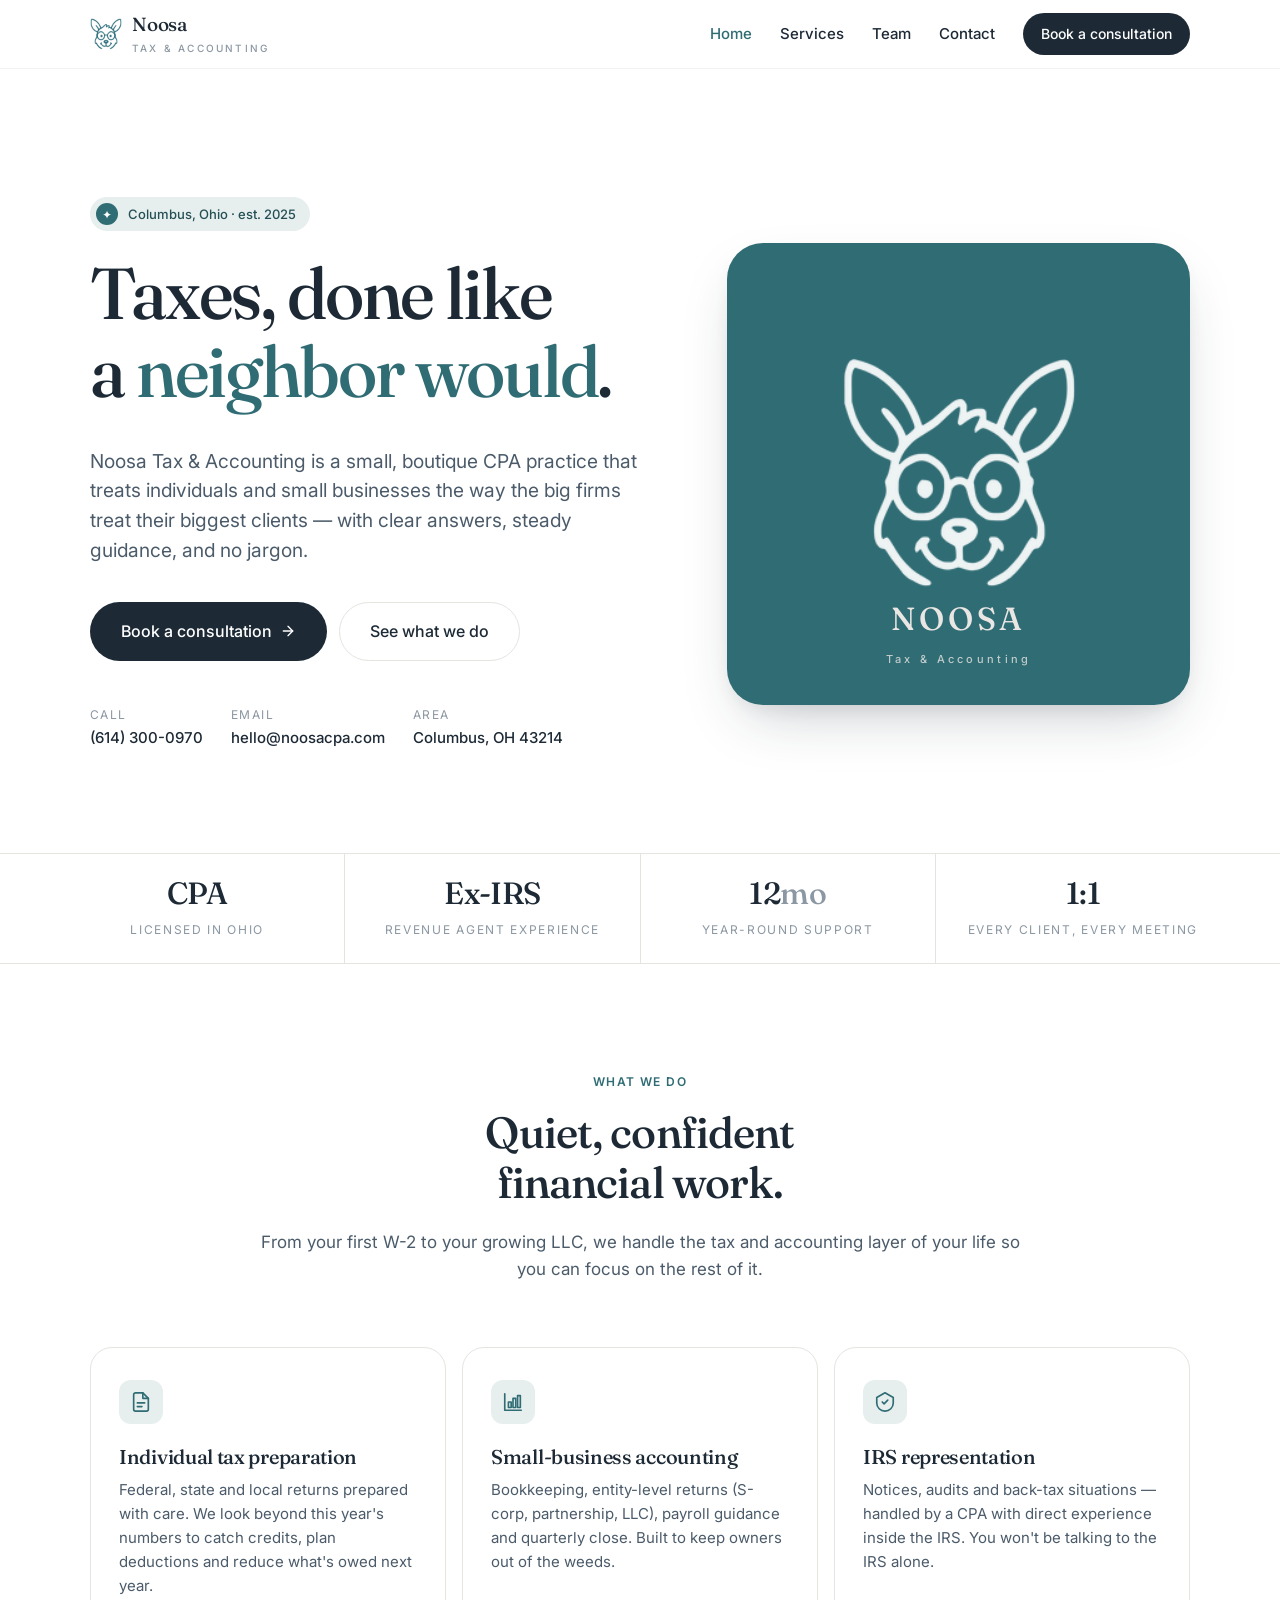
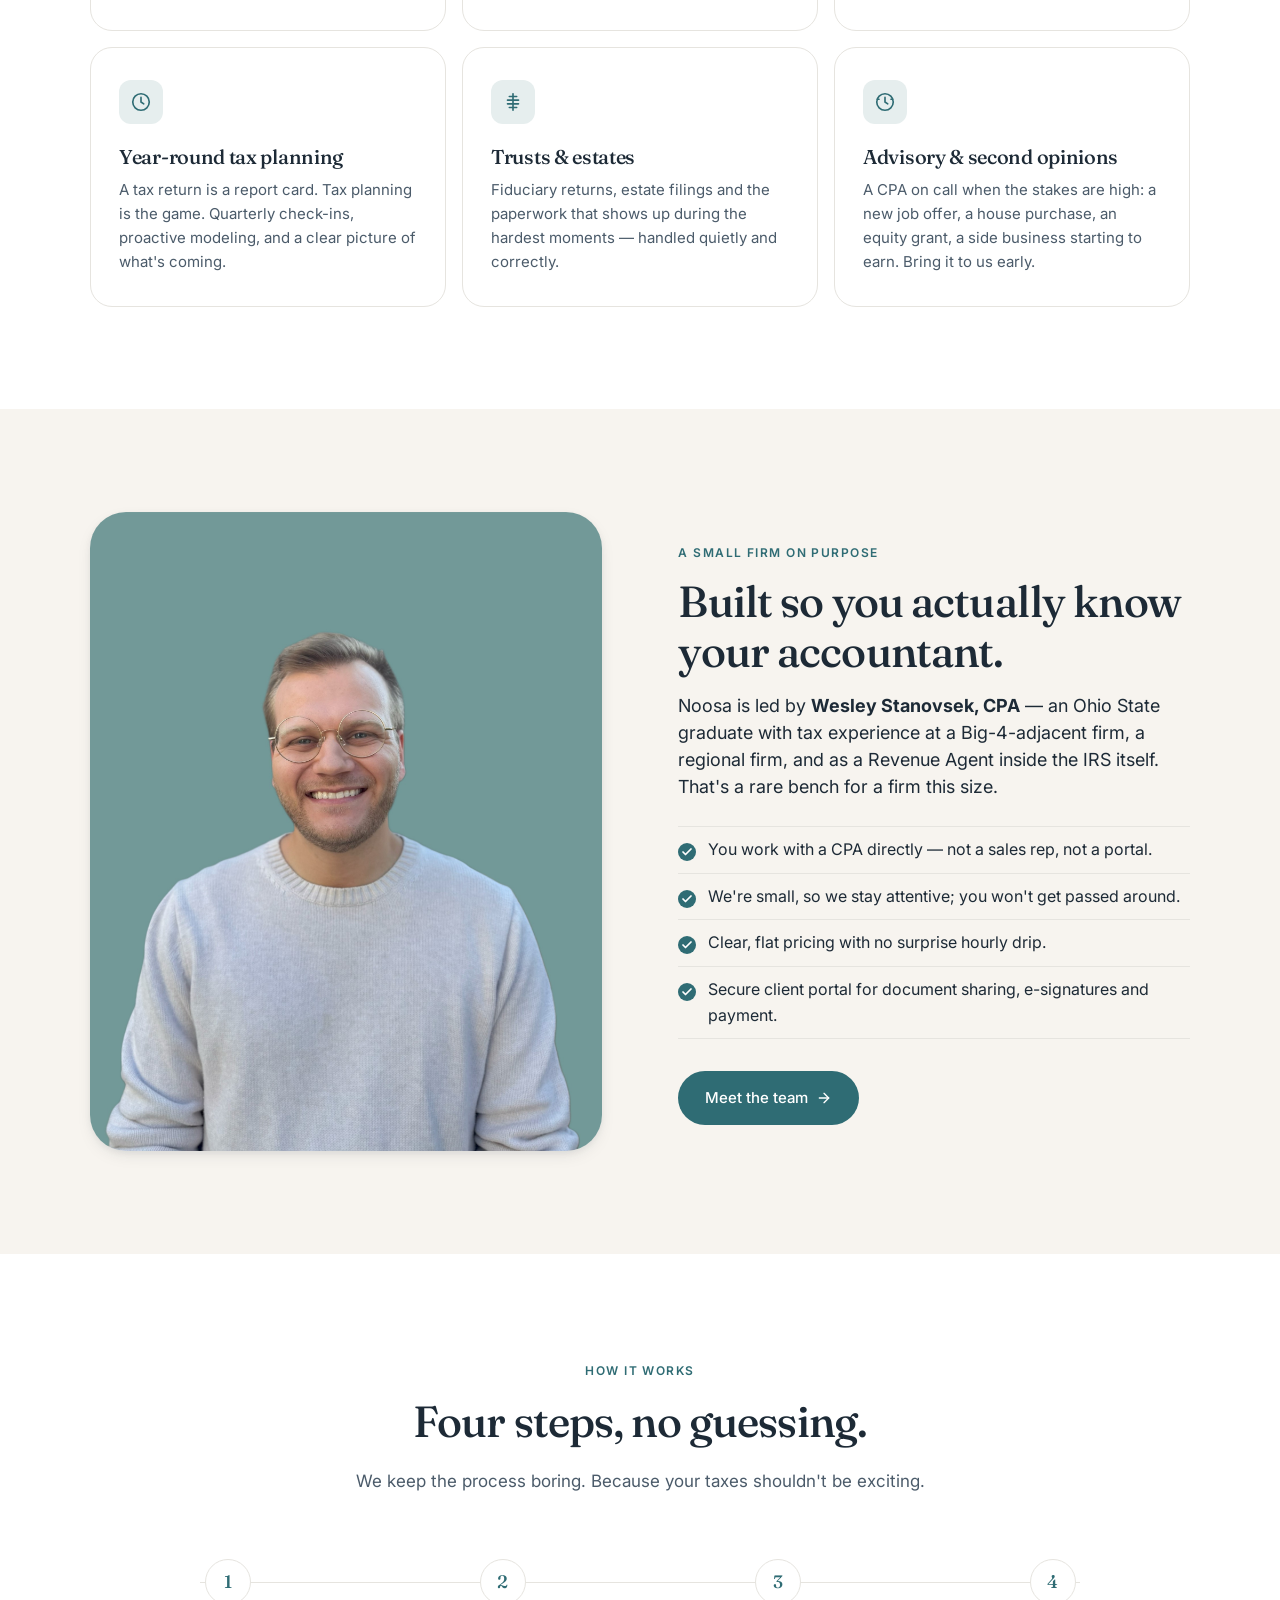
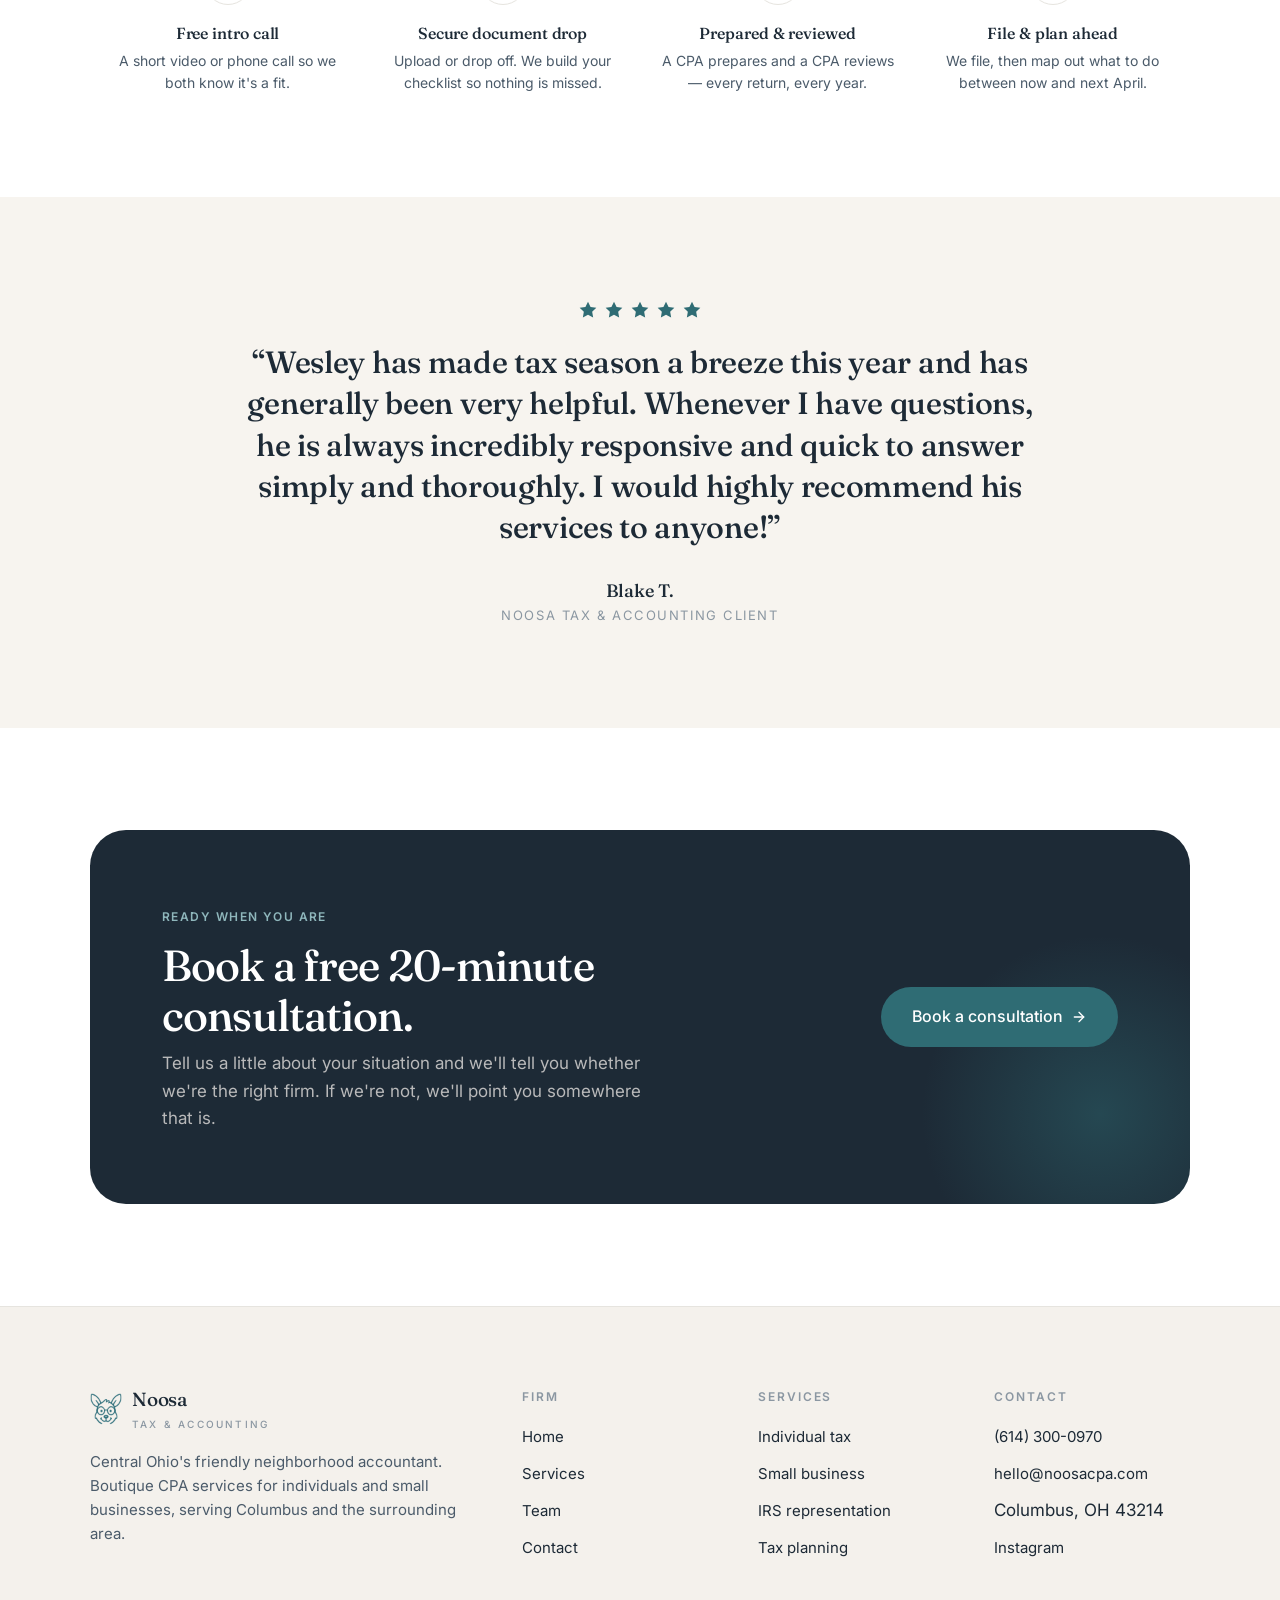
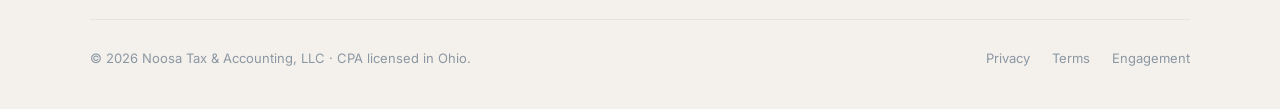
==== commit 329203d9: "Replace founder quote with Blake T. client testimonial Swaps the mission-statement quote on the home" ====
--- a/index.html
+++ b/index.html
@@ -216,14 +216,24 @@
   </div>
 </section>
 
-<!-- ================= QUOTE ================= -->
-<section class="section--soft">
+<!-- ================= TESTIMONIAL ================= -->
+<section class="section--soft" aria-label="Client testimonial">
   <div class="container">
     <div class="quote reveal">
+      <div class="stars" aria-label="Five out of five stars">
+        <svg viewBox="0 0 24 24" fill="currentColor"><path d="M12 2l3.09 6.26L22 9.27l-5 4.87 1.18 6.88L12 17.77l-6.18 3.25L7 14.14l-5-4.87 6.91-1.01L12 2z"/></svg>
+        <svg viewBox="0 0 24 24" fill="currentColor"><path d="M12 2l3.09 6.26L22 9.27l-5 4.87 1.18 6.88L12 17.77l-6.18 3.25L7 14.14l-5-4.87 6.91-1.01L12 2z"/></svg>
+        <svg viewBox="0 0 24 24" fill="currentColor"><path d="M12 2l3.09 6.26L22 9.27l-5 4.87 1.18 6.88L12 17.77l-6.18 3.25L7 14.14l-5-4.87 6.91-1.01L12 2z"/></svg>
+        <svg viewBox="0 0 24 24" fill="currentColor"><path d="M12 2l3.09 6.26L22 9.27l-5 4.87 1.18 6.88L12 17.77l-6.18 3.25L7 14.14l-5-4.87 6.91-1.01L12 2z"/></svg>
+        <svg viewBox="0 0 24 24" fill="currentColor"><path d="M12 2l3.09 6.26L22 9.27l-5 4.87 1.18 6.88L12 17.77l-6.18 3.25L7 14.14l-5-4.87 6.91-1.01L12 2z"/></svg>
+      </div>
       <blockquote>
-        “Taxes shouldn't be intimidating. They should be a conversation you have once, with someone who actually knows you.”
+        &ldquo;Wesley has made tax season a breeze this year and has generally been very helpful. Whenever I have questions, he is always incredibly responsive and quick to answer simply and thoroughly. I would highly recommend his services to anyone!&rdquo;
       </blockquote>
-      <div class="cite">— Wesley Stanovsek, CPA · Founder</div>
+      <div class="cite">
+        <strong>Blake T.</strong>
+        Noosa Tax &amp; Accounting Client
+      </div>
     </div>
   </div>
 </section>
--- a/assets/css/styles.css
+++ b/assets/css/styles.css
@@ -178,6 +178,7 @@
 .nav__links a.is-active { color: var(--teal); }
 .nav__links a:hover { color: var(--teal); }
 
+.nav__links a.nav__cta,
 .nav__cta {
   padding: 10px 18px;
   background: var(--ink);
@@ -185,11 +186,12 @@
   border-radius: var(--r-pill);
   font-size: 14px;
   font-weight: 500;
-  transition: transform .15s ease, background .15s ease;
+  transition: transform .15s ease, background .15s ease, color .15s ease;
   min-height: 40px;
   display: inline-flex;
   align-items: center;
 }
+.nav__links a.nav__cta:hover,
 .nav__cta:hover { background: var(--teal); color: #fff; transform: translateY(-1px); }
 
 /* Hamburger */
@@ -672,15 +674,39 @@
   margin: 0 auto;
   text-align: center;
 }
+.quote .stars {
+  display: inline-flex;
+  gap: 6px;
+  margin-bottom: 22px;
+  color: var(--teal);
+}
+.quote .stars svg { width: 20px; height: 20px; }
 .quote blockquote {
   font-family: var(--font-display);
-  font-size: clamp(24px, 2.4vw, 34px);
-  line-height: 1.3;
+  font-size: clamp(22px, 2.4vw, 32px);
+  line-height: 1.35;
   color: var(--ink);
   margin: 0 0 28px;
   letter-spacing: -0.01em;
-}
-.quote .cite { font-size: 14px; color: var(--ink-mute); letter-spacing: 0.08em; text-transform: uppercase; }
+  font-weight: 500;
+}
+.quote .cite {
+  font-size: 13px;
+  color: var(--ink-mute);
+  letter-spacing: 0.12em;
+  text-transform: uppercase;
+  line-height: 1.5;
+}
+.quote .cite strong {
+  display: block;
+  font-family: var(--font-display);
+  font-size: 18px;
+  font-weight: 500;
+  color: var(--ink);
+  letter-spacing: -0.005em;
+  text-transform: none;
+  margin-bottom: 2px;
+}
 
 /* ==========================================================================
    CTA block
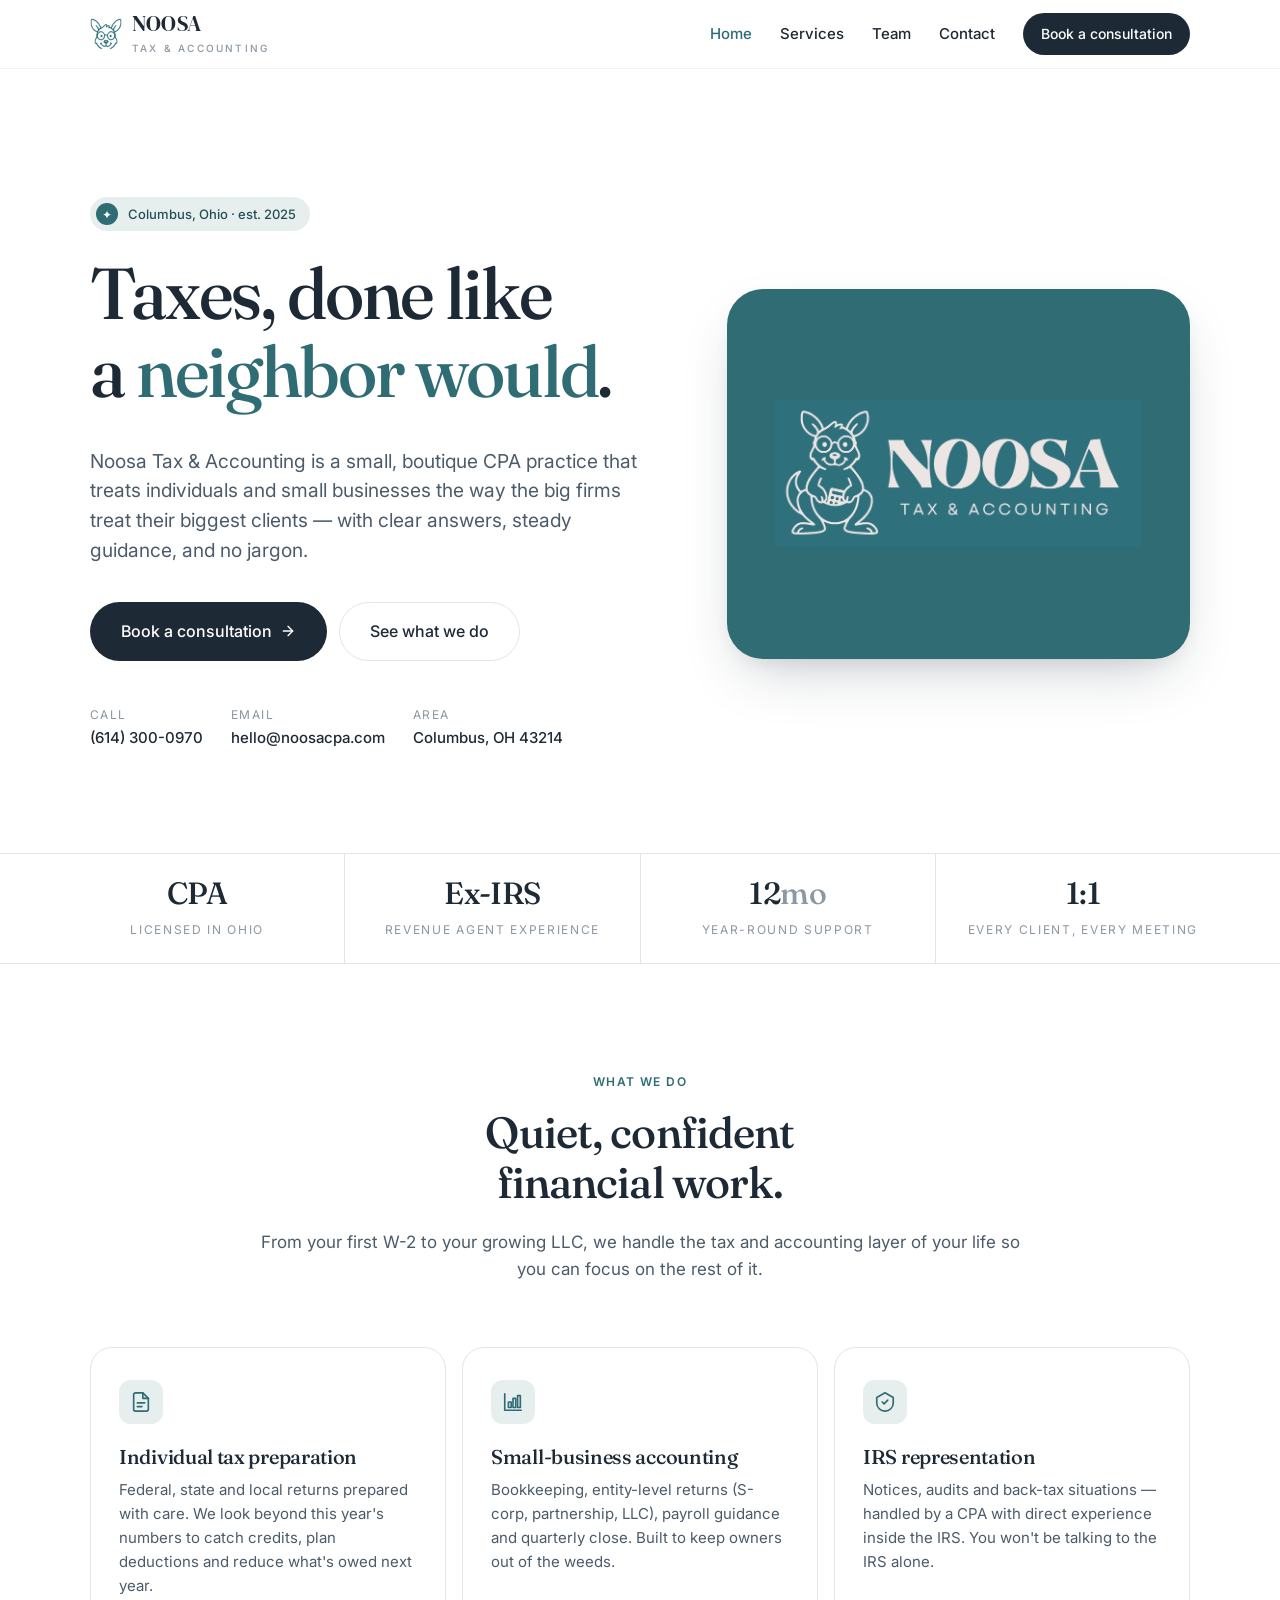
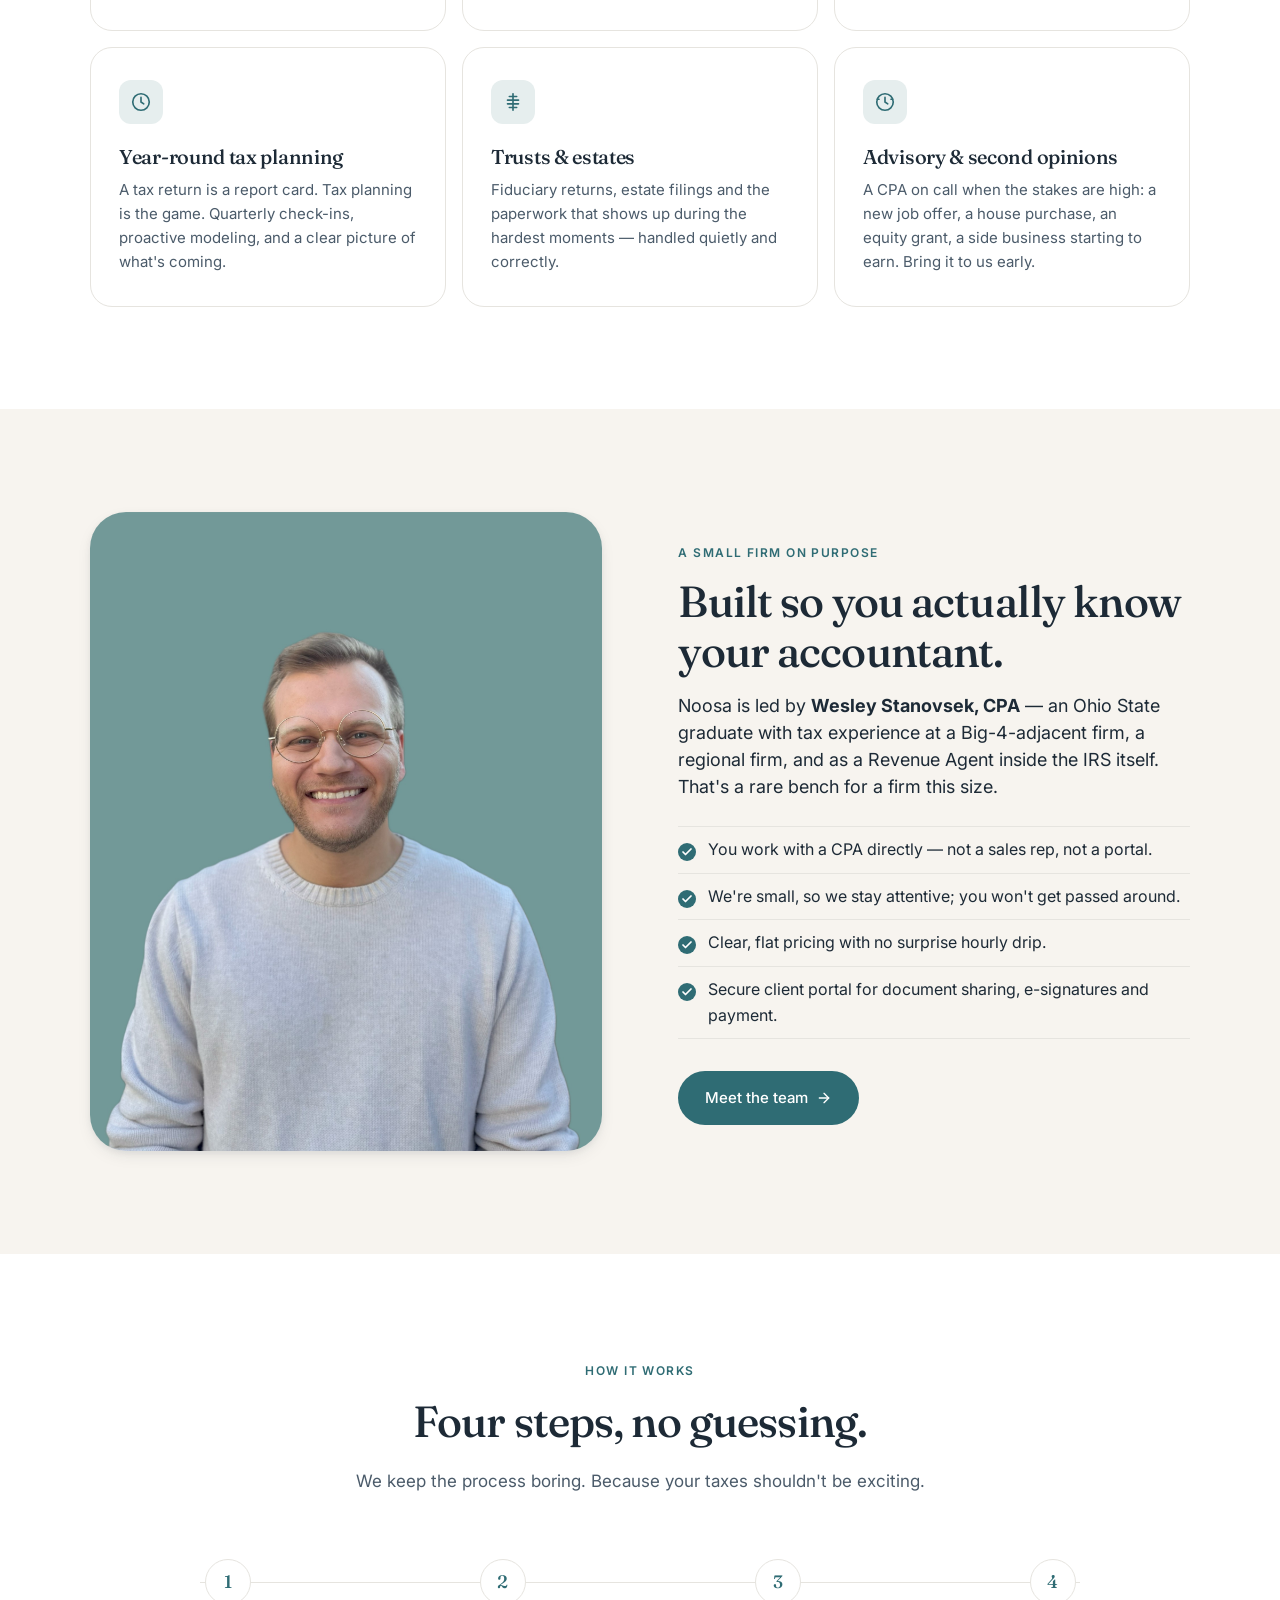
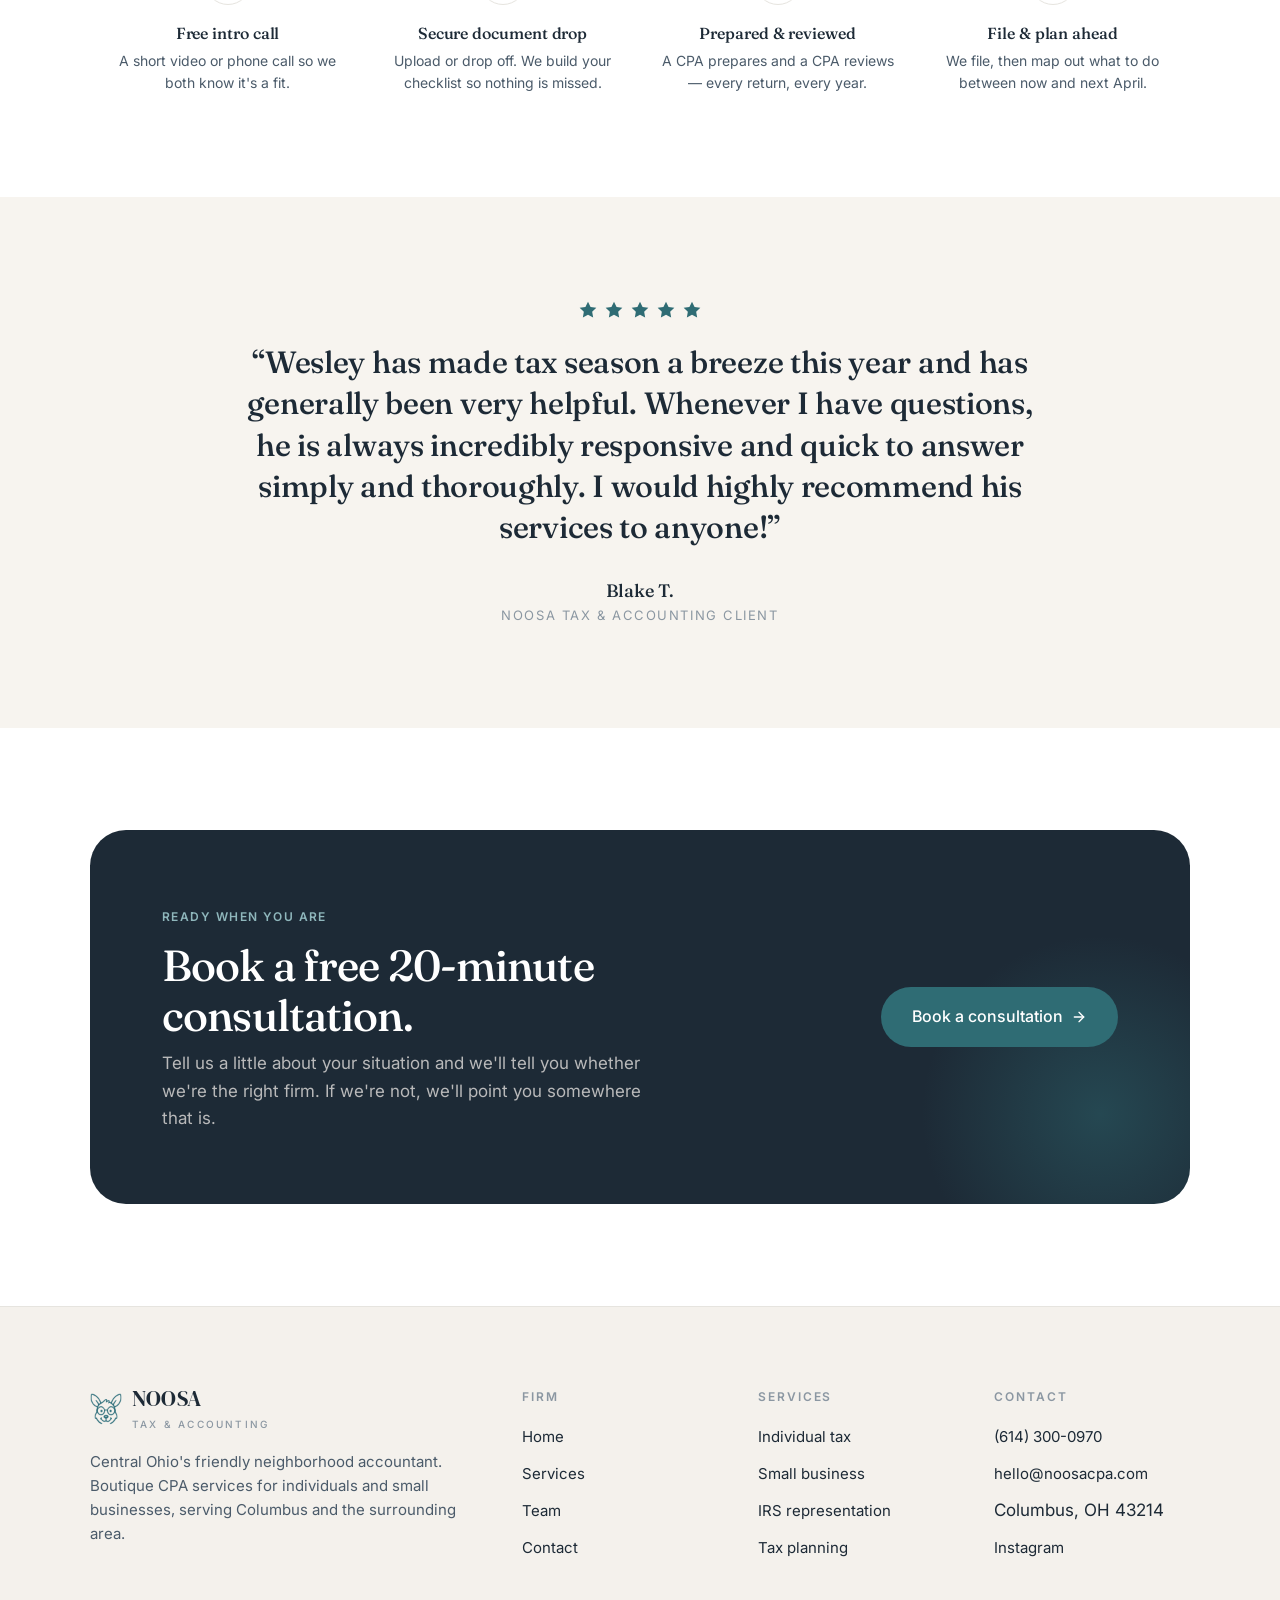
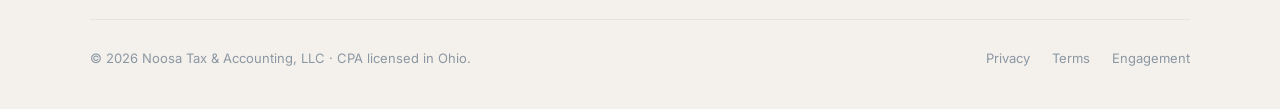
==== commit e725d3b6: "Wire in full brand lockup, DM Serif Display wordmark, kangaroo panel - Save the user-provided logo l" ====
--- a/index.html
+++ b/index.html
@@ -10,7 +10,7 @@
 <link rel="apple-touch-icon" href="assets/images/logo.png" />
 <link rel="preconnect" href="https://fonts.googleapis.com" />
 <link rel="preconnect" href="https://fonts.gstatic.com" crossorigin />
-<link href="https://fonts.googleapis.com/css2?family=Fraunces:opsz,wght@9..144,400;9..144,500;9..144,600&family=Inter:wght@400;500;600&display=swap" rel="stylesheet" />
+<link href="https://fonts.googleapis.com/css2?family=DM+Serif+Display:ital@0;1&family=Fraunces:opsz,wght@9..144,400;9..144,500;9..144,600&family=Inter:wght@400;500;600&display=swap" rel="stylesheet" />
 <link rel="stylesheet" href="assets/css/styles.css" />
 <meta property="og:title" content="Noosa Tax & Accounting" />
 <meta property="og:description" content="Central Ohio's friendly neighborhood accountant. Boutique CPA services for individuals and small businesses." />
@@ -87,8 +87,7 @@
         </div>
       </div>
       <div class="hero__art reveal">
-        <div class="logo-big"><img src="assets/images/logo.png" alt="Noosa kangaroo mark" /></div>
-        <div class="hero-title">NOOSA<small>Tax &amp; Accounting</small></div>
+        <img src="assets/images/logo-lockup.png" alt="Noosa Tax & Accounting logo lockup" />
       </div>
     </div>
   </div>
--- a/assets/css/styles.css
+++ b/assets/css/styles.css
@@ -29,9 +29,10 @@
   --r-pill: 999px;
 
   /* Typography */
-  --font-display: "Fraunces", "New York", "Iowan Old Style", "Palatino", "Georgia", serif;
-  --font-sans:    -apple-system, BlinkMacSystemFont, "Inter", "SF Pro Display",
-                  "Segoe UI", "Helvetica Neue", Arial, sans-serif;
+  --font-display:  "Fraunces", "New York", "Iowan Old Style", "Palatino", "Georgia", serif;
+  --font-wordmark: "DM Serif Display", "Fraunces", "Playfair Display", "Georgia", serif;
+  --font-sans:     -apple-system, BlinkMacSystemFont, "Inter", "SF Pro Display",
+                   "Segoe UI", "Helvetica Neue", Arial, sans-serif;
 
   /* Layout */
   --maxw: 1180px;
@@ -148,10 +149,12 @@
 }
 .brand img { width: 32px; height: 32px; flex: 0 0 auto; }
 .brand__word {
-  font-family: var(--font-display);
-  font-size: 19px;
-  font-weight: 500;
-  line-height: 1.1;
+  font-family: var(--font-wordmark);
+  font-size: 22px;
+  font-weight: 400;
+  line-height: 1;
+  letter-spacing: 0.01em;
+  text-transform: uppercase;
 }
 .brand__sub {
   display: block;
@@ -387,38 +390,22 @@
 
 .hero__art {
   position: relative;
-  aspect-ratio: 1/1;
+  aspect-ratio: 5/4;
   border-radius: var(--r-xl);
   background: var(--teal);
   overflow: hidden;
   box-shadow: var(--shadow-lg);
-}
-.hero__art .logo-big {
-  position: absolute;
-  inset: 0;
   display: flex;
   align-items: center;
   justify-content: center;
-  padding: 14%;
-}
-.hero__art .logo-big img { width: 72%; height: auto; filter: brightness(0) invert(1); opacity: .92; }
-.hero__art .hero-title {
-  position: absolute;
-  left: 0; right: 0; bottom: 8%;
-  text-align: center;
-  color: #eae6e3;
-  font-family: var(--font-display);
-  font-size: clamp(22px, 2.6vw, 32px);
-  letter-spacing: 0.12em;
-  font-weight: 500;
-}
-.hero__art .hero-title small {
+  padding: clamp(20px, 4vw, 48px);
+}
+.hero__art img {
+  width: 100%;
+  height: auto;
+  max-height: 100%;
+  object-fit: contain;
   display: block;
-  letter-spacing: 0.3em;
-  font-size: 11px;
-  opacity: .78;
-  margin-top: 6px;
-  font-family: var(--font-sans);
 }
 
 @media (max-width: 860px) {
@@ -428,8 +415,7 @@
   .hero__meta { margin-top: 32px; gap: 20px 28px; }
 }
 @media (max-width: 560px) {
-  .hero__art { border-radius: var(--r-lg); aspect-ratio: 4/3; max-width: 100%; }
-  .hero__art .hero-title { bottom: 10%; font-size: 22px; }
+  .hero__art { border-radius: var(--r-lg); aspect-ratio: 4/3; max-width: 100%; padding: 20px; }
   .hero__ctas .btn { flex: 1 1 100%; justify-content: center; }
   .hero__meta { gap: 18px; }
   .hero__meta .k { font-size: 11px; }
@@ -921,6 +907,71 @@
 }
 
 /* ==========================================================================
+   Brand panel — full-bleed teal band with kangaroo + wordmark
+   ========================================================================== */
+.brand-panel {
+  background: var(--teal);
+  color: #eae6e3;
+  padding: clamp(56px, 8vw, 96px) 0;
+  overflow: hidden;
+}
+.brand-panel .row {
+  display: grid;
+  grid-template-columns: minmax(180px, 1fr) 2fr;
+  gap: clamp(24px, 5vw, 64px);
+  align-items: center;
+}
+.brand-panel .kangaroo {
+  width: 100%;
+  max-width: 260px;
+  opacity: .96;
+  justify-self: center;
+}
+.brand-panel .wordmark {
+  font-family: var(--font-wordmark);
+  font-weight: 400;
+  font-size: clamp(64px, 11vw, 170px);
+  letter-spacing: 0.01em;
+  line-height: .9;
+  color: #eae6e3;
+  text-transform: uppercase;
+  margin: 0;
+}
+.brand-panel .sub {
+  display: block;
+  margin-top: 18px;
+  font-family: var(--font-sans);
+  letter-spacing: 0.32em;
+  font-size: clamp(11px, 1vw, 14px);
+  font-weight: 500;
+  color: rgba(234,230,227,.78);
+  text-transform: uppercase;
+}
+.brand-panel .tag {
+  display: inline-block;
+  margin-top: 28px;
+  padding: 6px 14px;
+  border-radius: var(--r-pill);
+  background: rgba(255,255,255,.12);
+  color: #eae6e3;
+  font-size: 12px;
+  letter-spacing: 0.14em;
+  text-transform: uppercase;
+}
+@media (max-width: 720px) {
+  .brand-panel .row { grid-template-columns: 1fr; text-align: center; gap: 24px; }
+  .brand-panel .kangaroo { max-width: 180px; }
+}
+
+/* Generic wordmark style for use in headings */
+.wordmark-inline {
+  font-family: var(--font-wordmark);
+  font-weight: 400;
+  letter-spacing: 0.01em;
+  text-transform: uppercase;
+}
+
+/* ==========================================================================
    Footer
    ========================================================================== */
 footer.site {
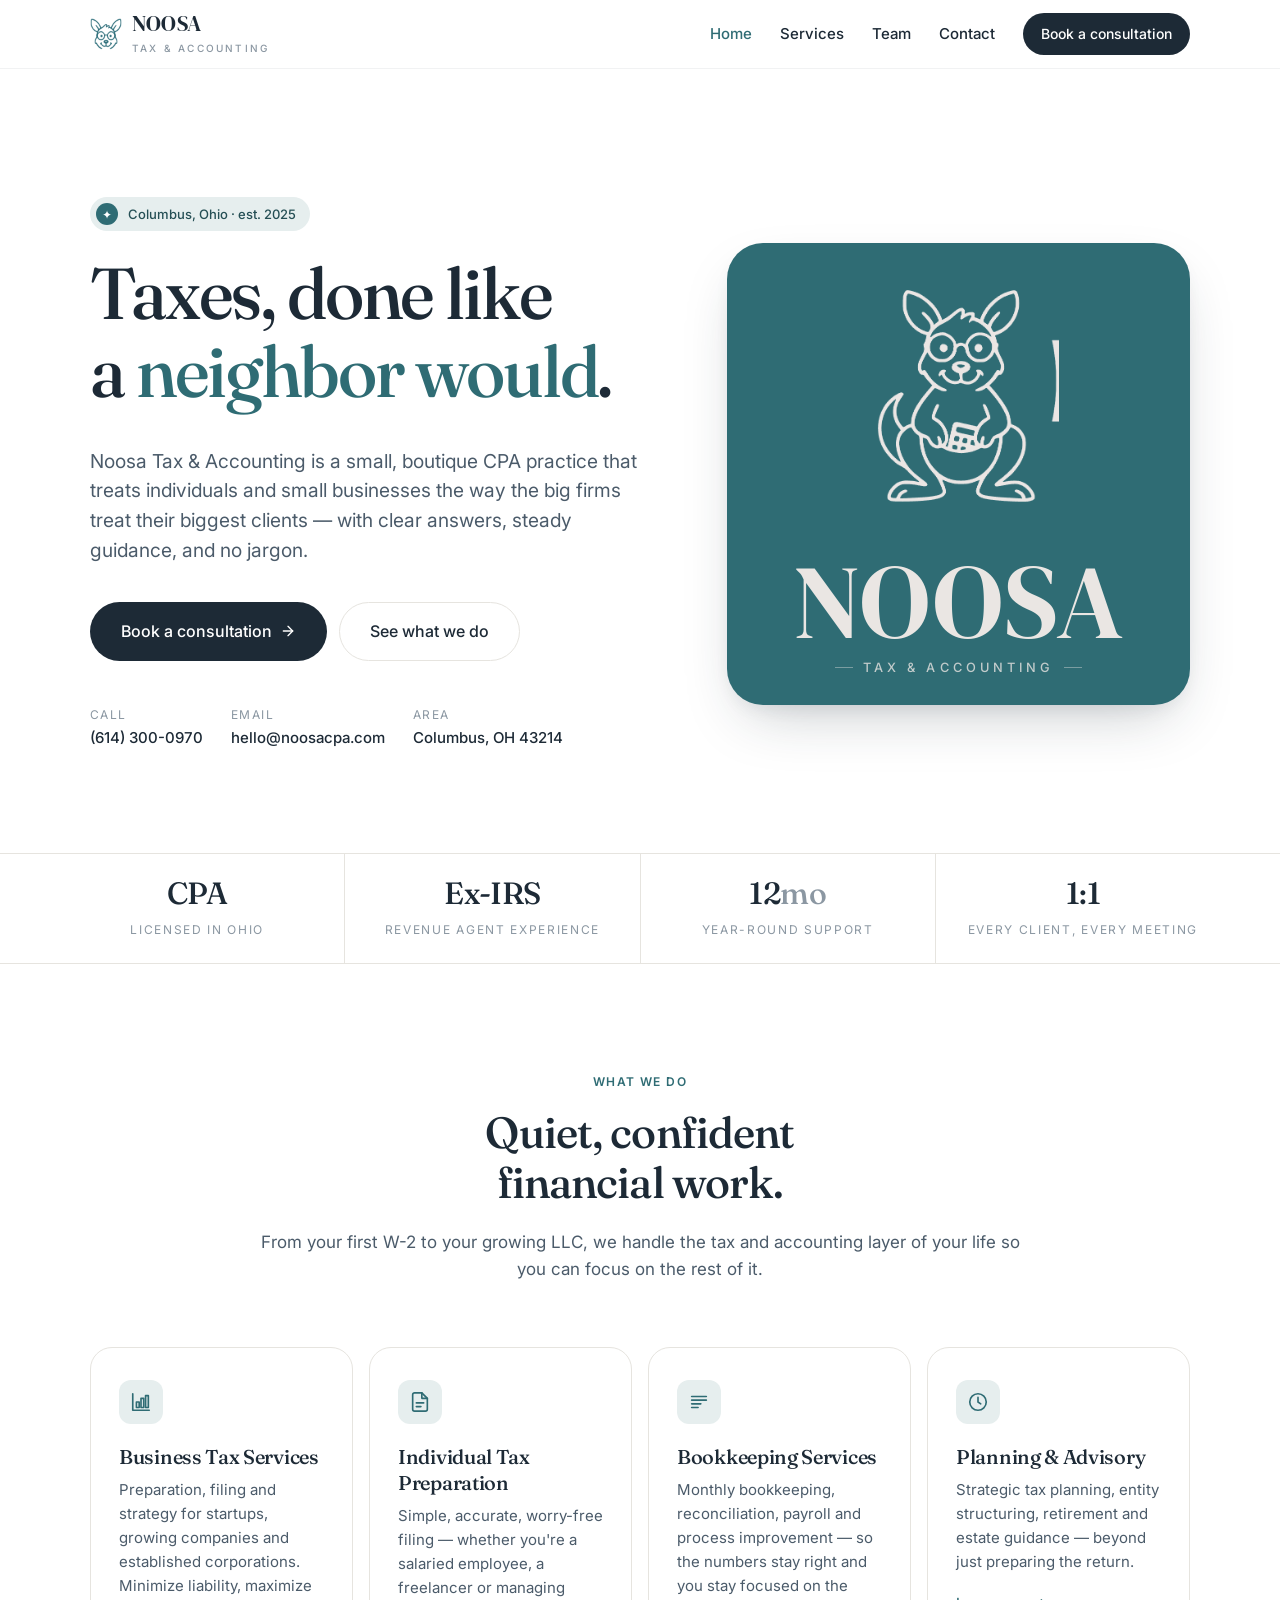
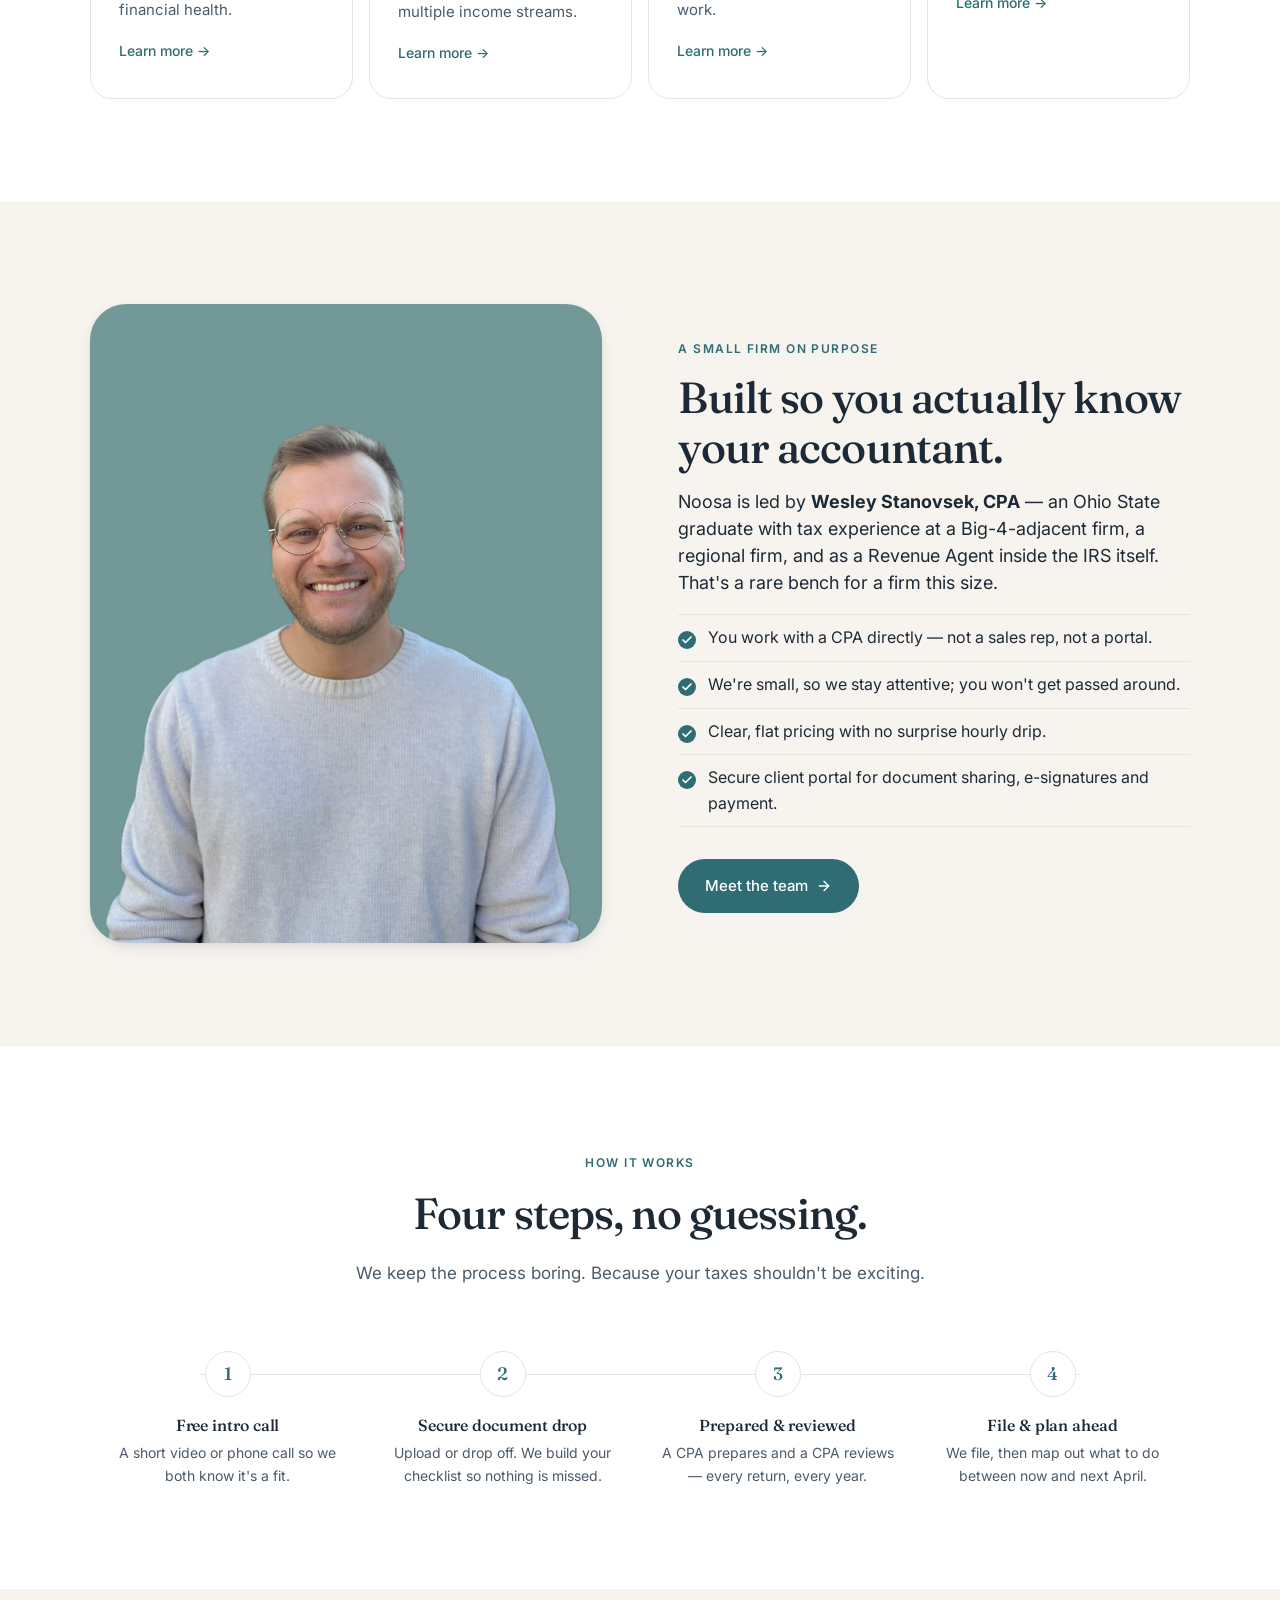
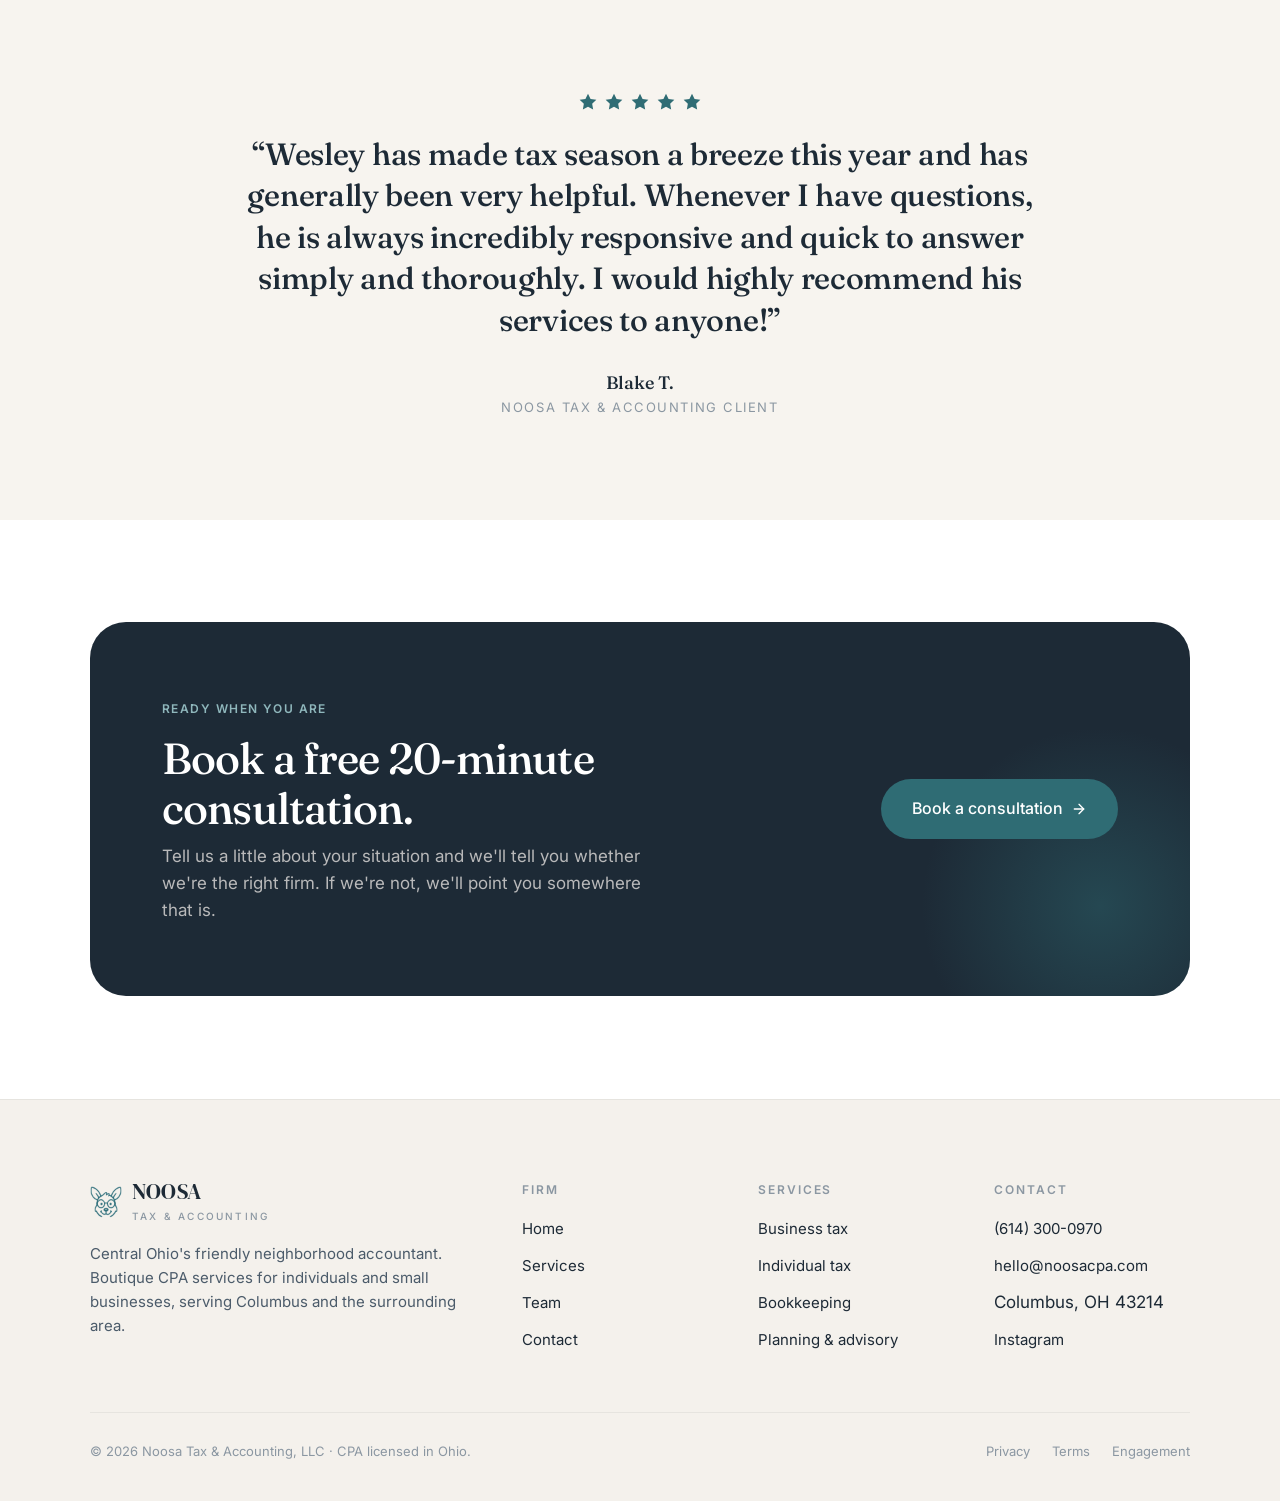
==== commit 8df8f8b3: "Rebuild hero art as stacked kangaroo+wordmark and align to four real services - Hero card: replace h" ====
--- a/index.html
+++ b/index.html
@@ -86,8 +86,12 @@
           <div><span class="k">Area</span><span class="v">Columbus, OH 43214</span></div>
         </div>
       </div>
-      <div class="hero__art reveal">
-        <img src="assets/images/logo-lockup.png" alt="Noosa Tax & Accounting logo lockup" />
+      <div class="hero__art reveal" aria-label="Noosa Tax &amp; Accounting">
+        <img class="hero__kangaroo" src="assets/images/kangaroo-full.png" alt="" />
+        <div class="hero__wordmark">
+          <span class="hero__word">Noosa</span>
+          <span class="hero__tagline">Tax &amp; Accounting</span>
+        </div>
       </div>
     </div>
   </div>
@@ -114,53 +118,41 @@
       <p>From your first W-2 to your growing LLC, we handle the tax and accounting layer of your life so you can focus on the rest of it.</p>
     </div>
 
-    <div class="services">
+    <div class="services" style="grid-template-columns: repeat(4, 1fr);">
+      <article class="card reveal">
+        <div class="card__icon" aria-hidden="true">
+          <svg width="22" height="22" viewBox="0 0 24 24" fill="none" stroke="currentColor" stroke-width="1.8" stroke-linecap="round" stroke-linejoin="round"><path d="M3 3v18h18"/><rect x="7" y="12" width="3" height="6"/><rect x="12" y="8" width="3" height="10"/><rect x="17" y="5" width="3" height="13"/></svg>
+        </div>
+        <h3>Business Tax Services</h3>
+        <p>Preparation, filing and strategy for startups, growing companies and established corporations. Minimize liability, maximize financial health.</p>
+        <a class="card__more" href="services.html#business">Learn more →</a>
+      </article>
+
       <article class="card reveal">
         <div class="card__icon" aria-hidden="true">
           <svg width="22" height="22" viewBox="0 0 24 24" fill="none" stroke="currentColor" stroke-width="1.8" stroke-linecap="round" stroke-linejoin="round"><path d="M14 2H6a2 2 0 0 0-2 2v16a2 2 0 0 0 2 2h12a2 2 0 0 0 2-2V8z"/><polyline points="14 2 14 8 20 8"/><line x1="8" y1="13" x2="16" y2="13"/><line x1="8" y1="17" x2="13" y2="17"/></svg>
         </div>
-        <h3>Individual tax preparation</h3>
-        <p>Federal, state and local returns prepared with care. We look beyond this year's numbers to catch credits, plan deductions and reduce what's owed next year.</p>
+        <h3>Individual Tax Preparation</h3>
+        <p>Simple, accurate, worry-free filing — whether you're a salaried employee, a freelancer or managing multiple income streams.</p>
+        <a class="card__more" href="services.html#individual">Learn more →</a>
       </article>
 
       <article class="card reveal">
         <div class="card__icon" aria-hidden="true">
-          <svg width="22" height="22" viewBox="0 0 24 24" fill="none" stroke="currentColor" stroke-width="1.8" stroke-linecap="round" stroke-linejoin="round"><path d="M3 3v18h18"/><rect x="7" y="12" width="3" height="6"/><rect x="12" y="8" width="3" height="10"/><rect x="17" y="5" width="3" height="13"/></svg>
-        </div>
-        <h3>Small-business accounting</h3>
-        <p>Bookkeeping, entity-level returns (S-corp, partnership, LLC), payroll guidance and quarterly close. Built to keep owners out of the weeds.</p>
-      </article>
-
-      <article class="card reveal">
-        <div class="card__icon" aria-hidden="true">
-          <svg width="22" height="22" viewBox="0 0 24 24" fill="none" stroke="currentColor" stroke-width="1.8" stroke-linecap="round" stroke-linejoin="round"><path d="M12 2 3 7v6c0 5 4 9 9 9s9-4 9-9V7z"/><path d="M9 12l2 2 4-4"/></svg>
-        </div>
-        <h3>IRS representation</h3>
-        <p>Notices, audits and back-tax situations — handled by a CPA with direct experience inside the IRS. You won't be talking to the IRS alone.</p>
+          <svg width="22" height="22" viewBox="0 0 24 24" fill="none" stroke="currentColor" stroke-width="1.8" stroke-linecap="round" stroke-linejoin="round"><path d="M4 6h16"/><path d="M4 10h16"/><path d="M4 14h10"/><path d="M4 18h7"/></svg>
+        </div>
+        <h3>Bookkeeping Services</h3>
+        <p>Monthly bookkeeping, reconciliation, payroll and process improvement — so the numbers stay right and you stay focused on the work.</p>
+        <a class="card__more" href="services.html#bookkeeping">Learn more →</a>
       </article>
 
       <article class="card reveal">
         <div class="card__icon" aria-hidden="true">
           <svg width="22" height="22" viewBox="0 0 24 24" fill="none" stroke="currentColor" stroke-width="1.8" stroke-linecap="round" stroke-linejoin="round"><circle cx="12" cy="12" r="9"/><polyline points="12 7 12 12 15 14"/></svg>
         </div>
-        <h3>Year-round tax planning</h3>
-        <p>A tax return is a report card. Tax planning is the game. Quarterly check-ins, proactive modeling, and a clear picture of what's coming.</p>
-      </article>
-
-      <article class="card reveal">
-        <div class="card__icon" aria-hidden="true">
-          <svg width="22" height="22" viewBox="0 0 24 24" fill="none" stroke="currentColor" stroke-width="1.8" stroke-linecap="round" stroke-linejoin="round"><path d="M12 3v18"/><path d="M8 6h8"/><path d="M6 10h12"/><path d="M6 14h12"/><path d="M8 18h8"/></svg>
-        </div>
-        <h3>Trusts &amp; estates</h3>
-        <p>Fiduciary returns, estate filings and the paperwork that shows up during the hardest moments — handled quietly and correctly.</p>
-      </article>
-
-      <article class="card reveal">
-        <div class="card__icon" aria-hidden="true">
-          <svg width="22" height="22" viewBox="0 0 24 24" fill="none" stroke="currentColor" stroke-width="1.8" stroke-linecap="round" stroke-linejoin="round"><circle cx="12" cy="12" r="9"/><path d="M12 7v5l3 2"/><path d="M3.5 9h2M18.5 9h2"/></svg>
-        </div>
-        <h3>Advisory &amp; second opinions</h3>
-        <p>A CPA on call when the stakes are high: a new job offer, a house purchase, an equity grant, a side business starting to earn. Bring it to us early.</p>
+        <h3>Planning &amp; Advisory</h3>
+        <p>Strategic tax planning, entity structuring, retirement and estate guidance — beyond just preparing the return.</p>
+        <a class="card__more" href="services.html#planning">Learn more →</a>
       </article>
     </div>
   </div>
@@ -284,10 +276,7 @@
       <div>
         <h5>Services</h5>
         <ul>
-          <li><a href="services.html#individual">Individual tax</a></li>
-          <li><a href="services.html#business">Small business</a></li>
-          <li><a href="services.html#irs">IRS representation</a></li>
-          <li><a href="services.html#planning">Tax planning</a></li>
+          <li><a href="services.html#business">Business tax</a></li><li><a href="services.html#individual">Individual tax</a></li><li><a href="services.html#bookkeeping">Bookkeeping</a></li><li><a href="services.html#planning">Planning &amp; advisory</a></li>
         </ul>
       </div>
       <div>
--- a/assets/css/styles.css
+++ b/assets/css/styles.css
@@ -390,22 +390,57 @@
 
 .hero__art {
   position: relative;
-  aspect-ratio: 5/4;
+  aspect-ratio: 1/1;
   border-radius: var(--r-xl);
   background: var(--teal);
   overflow: hidden;
   box-shadow: var(--shadow-lg);
   display: flex;
+  flex-direction: column;
   align-items: center;
   justify-content: center;
-  padding: clamp(20px, 4vw, 48px);
-}
-.hero__art img {
-  width: 100%;
+  padding: clamp(32px, 6vw, 64px) clamp(24px, 4vw, 56px);
+  gap: clamp(18px, 3vw, 32px);
+  text-align: center;
+}
+.hero__kangaroo {
+  width: clamp(120px, 20vw, 200px);
   height: auto;
-  max-height: 100%;
-  object-fit: contain;
   display: block;
+}
+.hero__wordmark {
+  display: flex;
+  flex-direction: column;
+  align-items: center;
+  gap: 14px;
+  line-height: 1;
+}
+.hero__wordmark .hero__word {
+  font-family: var(--font-wordmark);
+  font-weight: 400;
+  font-size: clamp(48px, 9vw, 104px);
+  color: #eae6e3;
+  letter-spacing: 0.01em;
+  line-height: .9;
+  text-transform: uppercase;
+}
+.hero__wordmark .hero__tagline {
+  font-family: var(--font-sans);
+  font-size: clamp(10px, 1vw, 13px);
+  letter-spacing: 0.32em;
+  text-transform: uppercase;
+  color: rgba(234, 230, 227, 0.78);
+  font-weight: 500;
+}
+.hero__wordmark .hero__tagline::before,
+.hero__wordmark .hero__tagline::after {
+  content: "";
+  display: inline-block;
+  width: 18px;
+  height: 1px;
+  background: rgba(234, 230, 227, 0.4);
+  vertical-align: middle;
+  margin: 0 10px 3px;
 }
 
 @media (max-width: 860px) {
@@ -415,7 +450,9 @@
   .hero__meta { margin-top: 32px; gap: 20px 28px; }
 }
 @media (max-width: 560px) {
-  .hero__art { border-radius: var(--r-lg); aspect-ratio: 4/3; max-width: 100%; padding: 20px; }
+  .hero__art { border-radius: var(--r-lg); aspect-ratio: 4/5; max-width: 360px; padding: 36px 24px; }
+  .hero__kangaroo { width: 130px; }
+  .hero__wordmark .hero__word { font-size: 56px; }
   .hero__ctas .btn { flex: 1 1 100%; justify-content: center; }
   .hero__meta { gap: 18px; }
   .hero__meta .k { font-size: 11px; }
@@ -522,8 +559,9 @@
   display: inline-flex; gap: 6px; align-items: center;
 }
 
-@media (max-width: 900px) { .services { grid-template-columns: repeat(2, 1fr); } }
-@media (max-width: 600px) { .services { grid-template-columns: 1fr; } }
+@media (max-width: 1100px) { .services[style*="repeat(4"] { grid-template-columns: repeat(2, 1fr) !important; } }
+@media (max-width: 900px)  { .services { grid-template-columns: repeat(2, 1fr); } }
+@media (max-width: 600px)  { .services, .services[style*="repeat(4"] { grid-template-columns: 1fr !important; } }
 
 /* ==========================================================================
    Split / feature
@@ -546,8 +584,17 @@
   .split__media img { aspect-ratio: 4/3; border-radius: var(--r-lg); }
 }
 .split__body h2 { margin-bottom: 16px; }
+.split__body .offer-label {
+  font-family: var(--font-sans);
+  font-size: 12px;
+  font-weight: 600;
+  letter-spacing: 0.14em;
+  text-transform: uppercase;
+  color: var(--ink-mute);
+  margin: 28px 0 6px;
+}
 .split__body .checklist {
-  margin: 26px 0 0;
+  margin: 12px 0 0;
   padding: 0;
   list-style: none;
 }
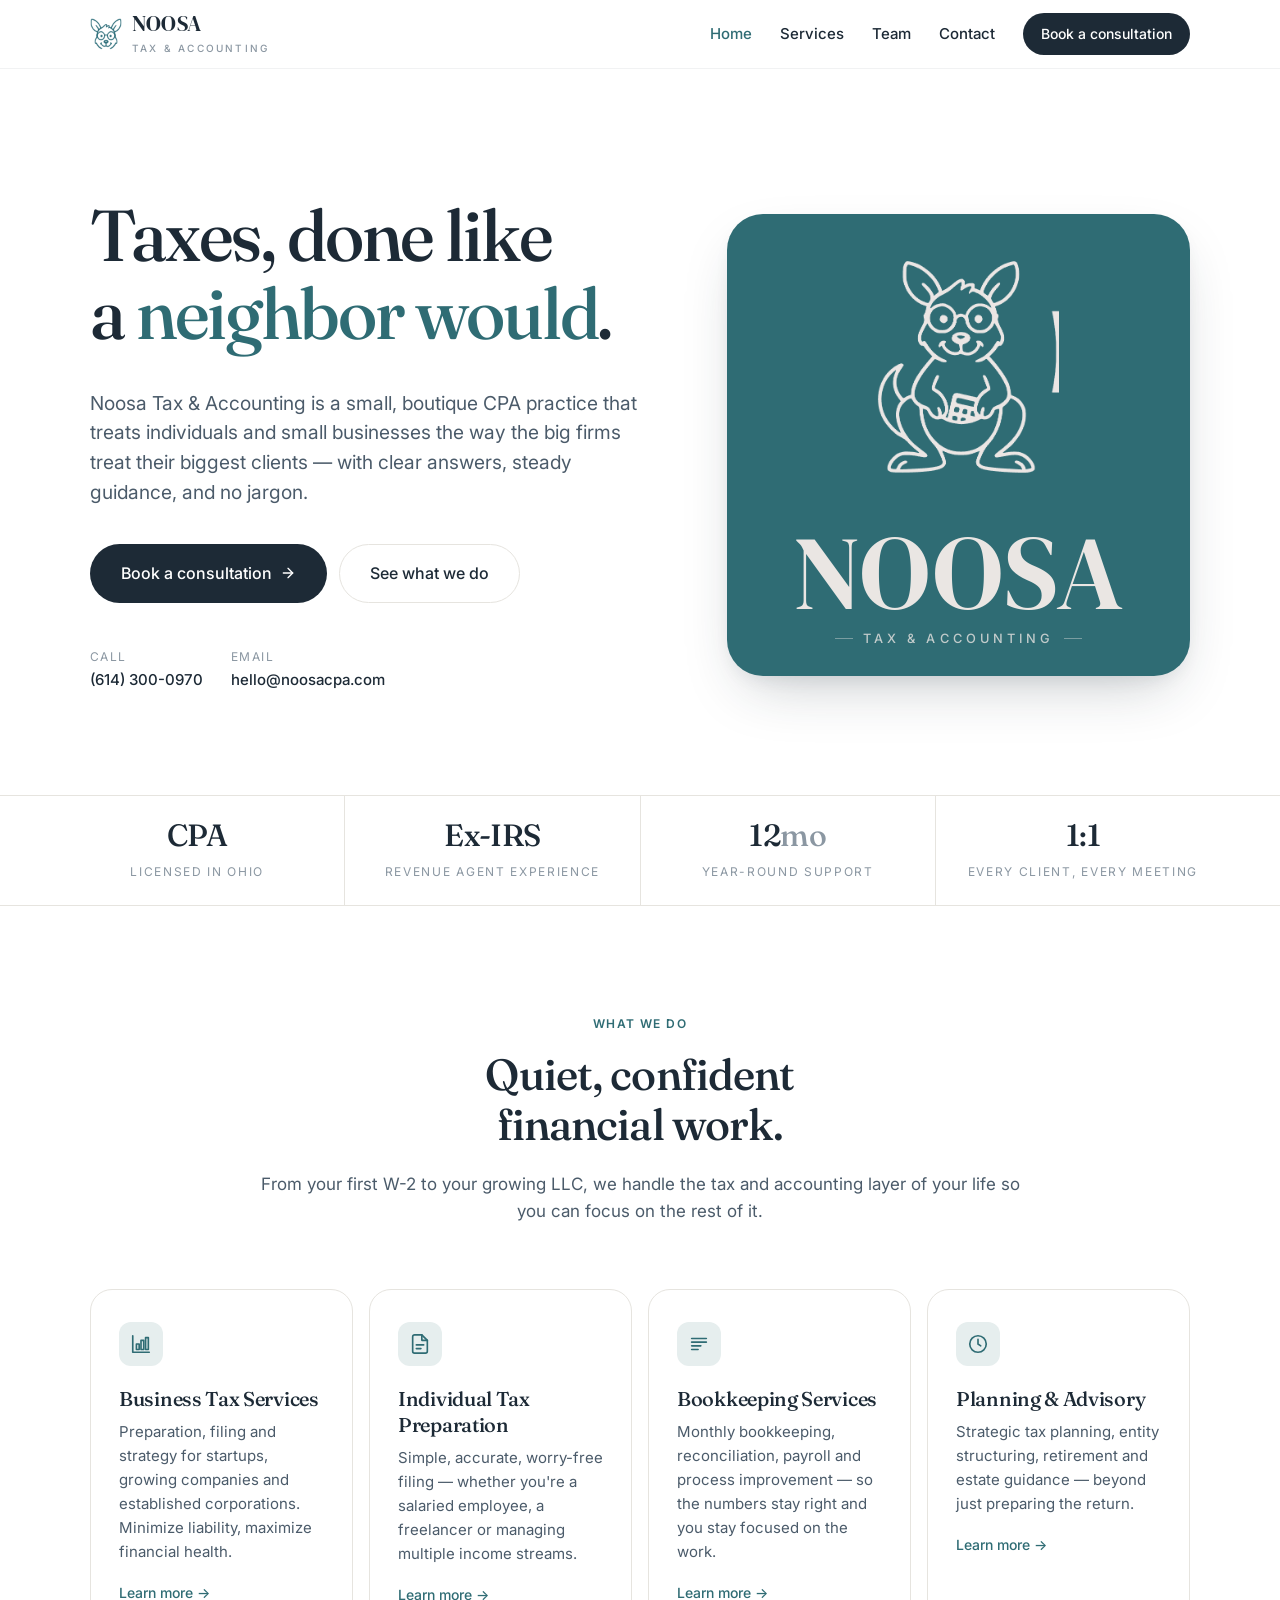
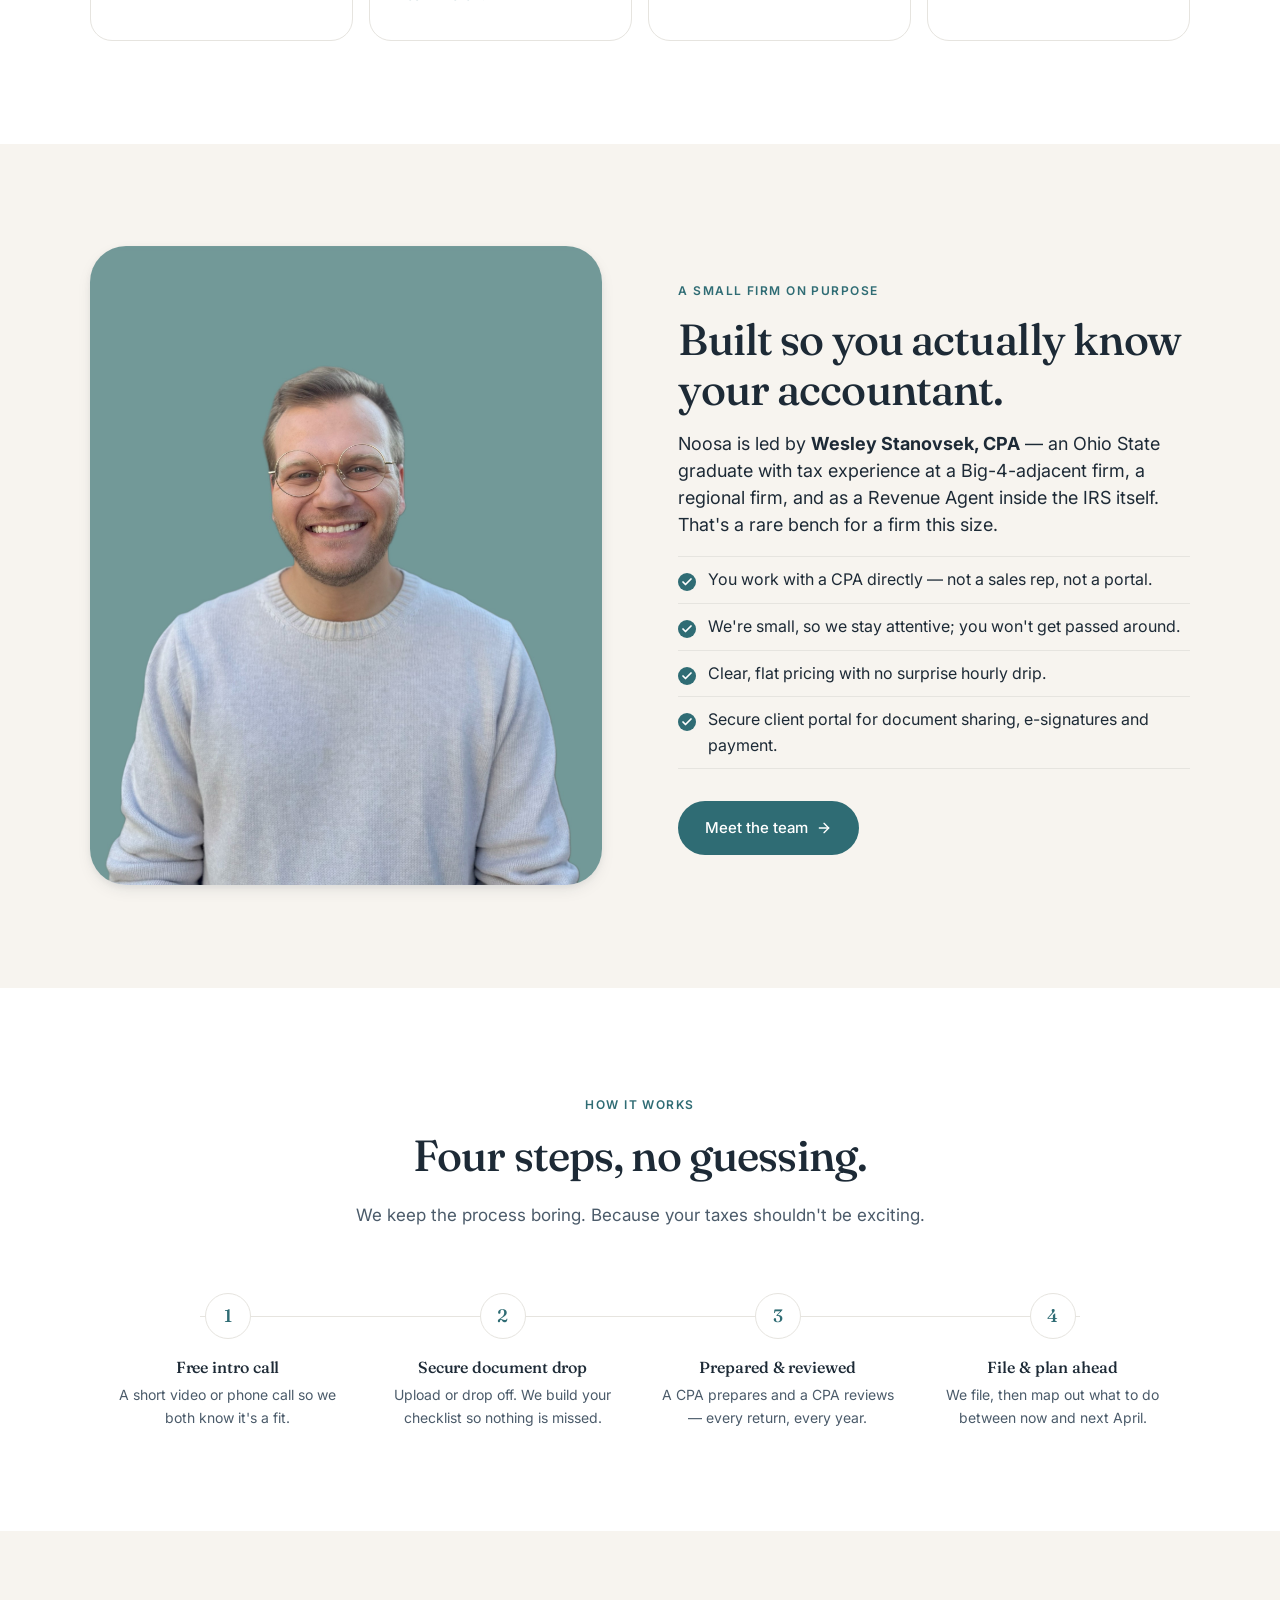
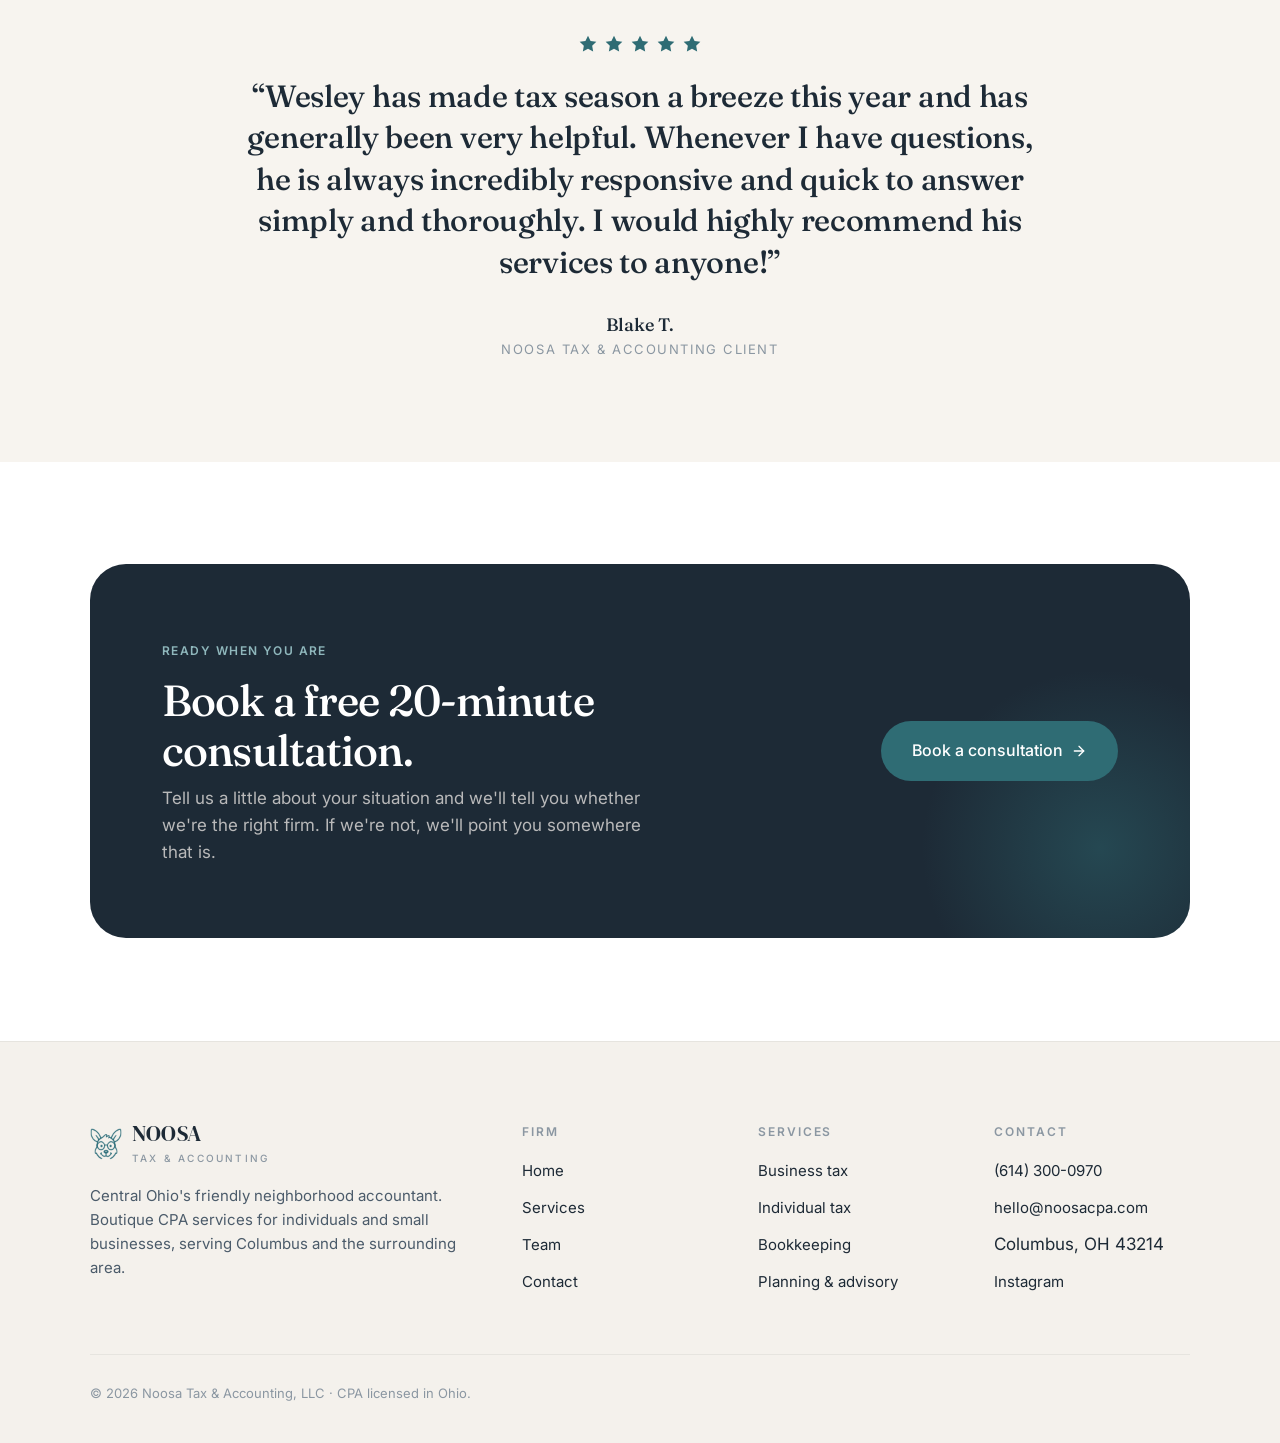
==== commit d6c98f0b: "Remove home hero location pill, Area meta item, and footer legal links - Drop the 'Columbus, Ohio · " ====
--- a/index.html
+++ b/index.html
@@ -61,10 +61,6 @@
   <div class="container">
     <div class="hero__grid">
       <div class="reveal">
-        <span class="hero__eyebrow">
-          <span class="dot">✦</span>
-          Columbus, Ohio · est. 2025
-        </span>
         <h1>Taxes, done like<br/>a <span>neighbor would</span>.</h1>
         <p class="hero__sub">
           Noosa Tax &amp; Accounting is a small, boutique CPA practice that treats
@@ -83,7 +79,6 @@
         <div class="hero__meta">
           <div><span class="k">Call</span><span class="v">(614) 300-0970</span></div>
           <div><span class="k">Email</span><span class="v">hello@noosacpa.com</span></div>
-          <div><span class="k">Area</span><span class="v">Columbus, OH 43214</span></div>
         </div>
       </div>
       <div class="hero__art reveal" aria-label="Noosa Tax &amp; Accounting">
@@ -291,12 +286,7 @@
     </div>
     <div class="site__bottom">
       <div>© <span id="year"></span> Noosa Tax &amp; Accounting, LLC · CPA licensed in Ohio.</div>
-      <div class="legal">
-        <a href="#">Privacy</a>
-        <a href="#">Terms</a>
-        <a href="#">Engagement</a>
-      </div>
-    </div>
+      </div>
   </div>
 </footer>
 
